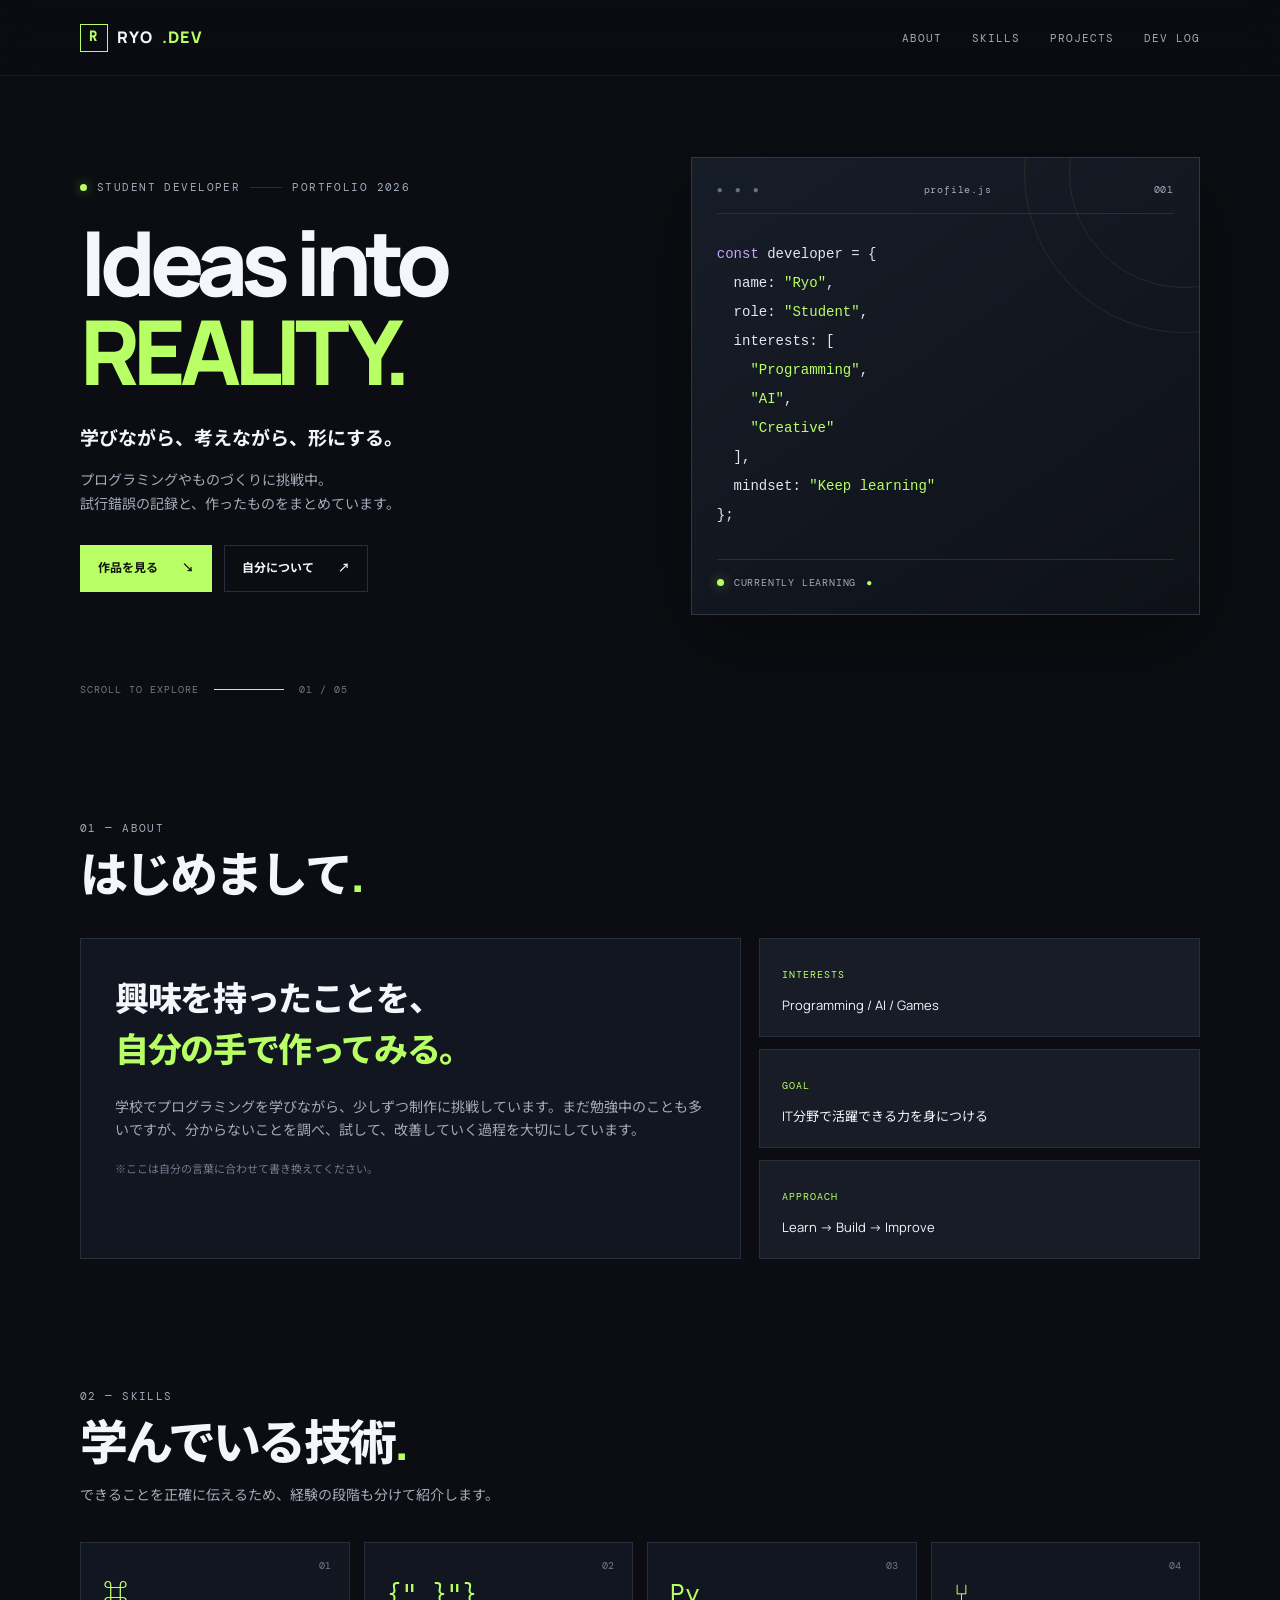
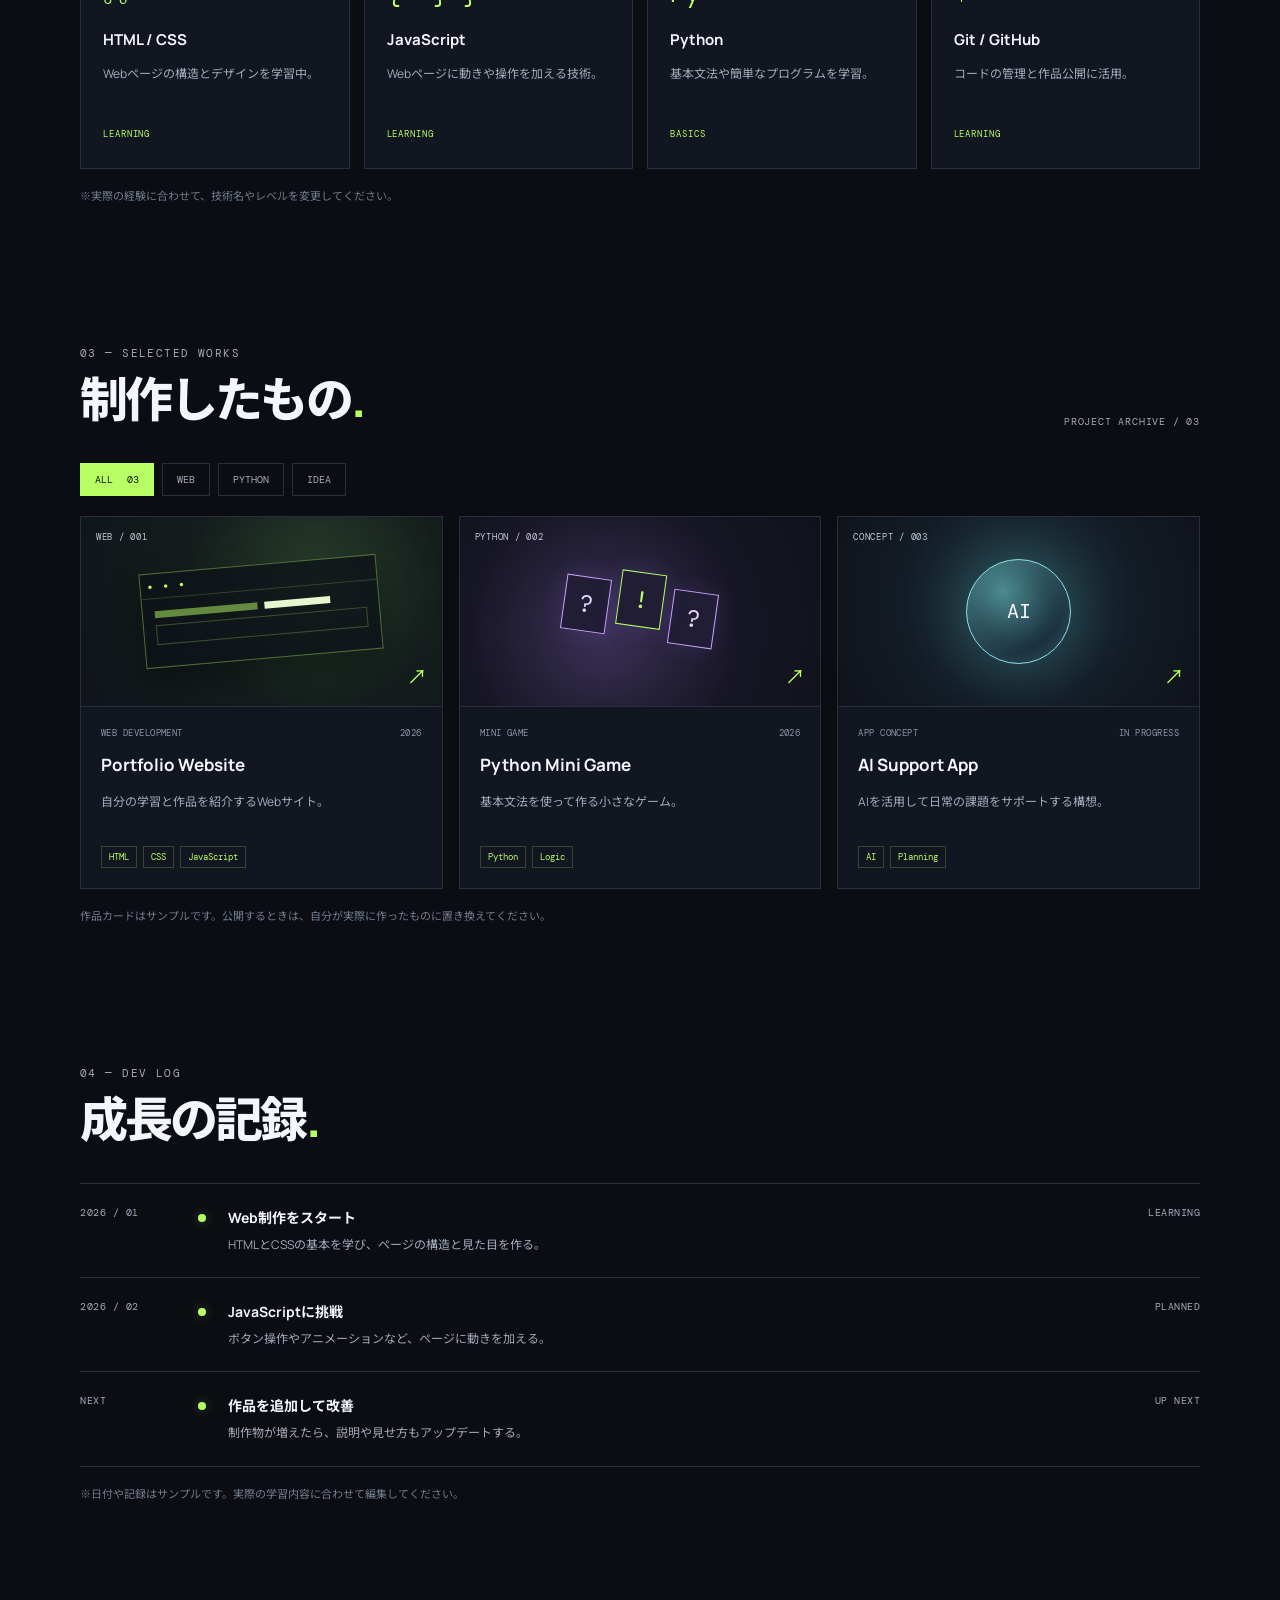
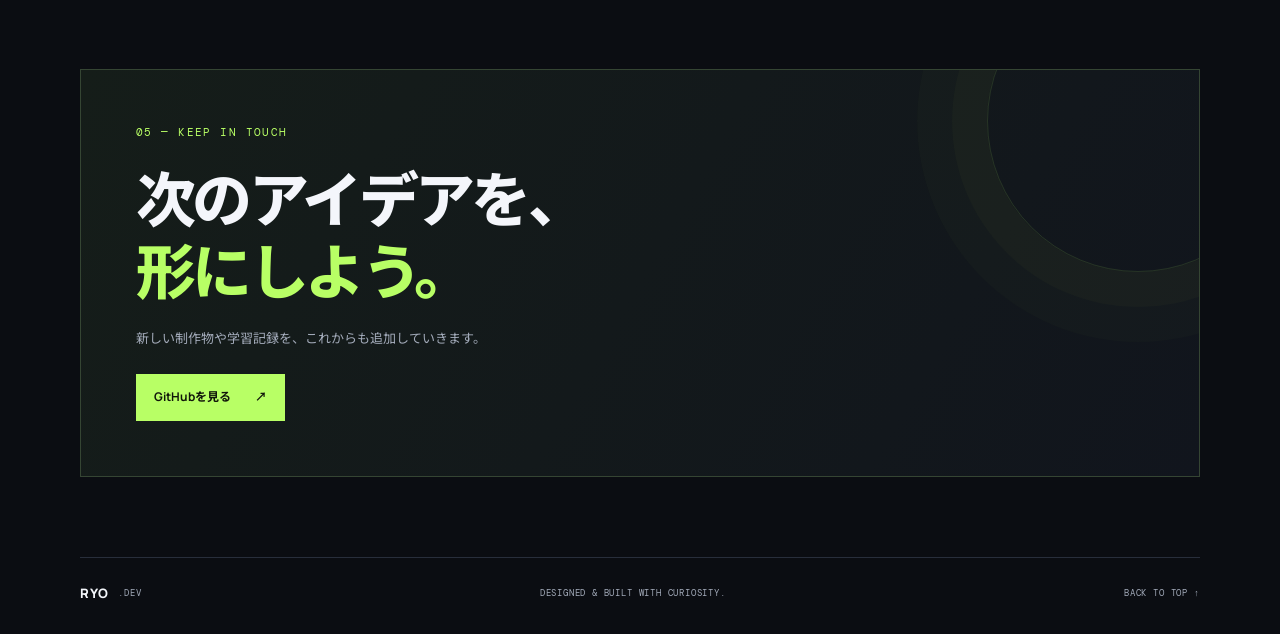
==== index.html @ f069fe7b "first commit" ====
<!DOCTYPE html>
<html lang="ja">
<head>
  <meta charset="UTF-8">
  <meta name="viewport" content="width=device-width, initial-scale=1.0">
  <meta name="description" content="Student Developer のポートフォリオ。学習記録と制作したプロジェクトを紹介します。">
  <title>RYO.DEV | Student Developer</title>
  <link rel="stylesheet" href="style.css">
  <script src="script.js" defer></script>
</head>
<body>
  <div class="scroll-progress" aria-hidden="true"></div>
  <header class="site-header">
    <a class="logo" href="#home" aria-label="RYO.DEV ホーム"><span class="logo-mark">R</span> RYO<span class="accent">.DEV</span></a>
    <button class="menu-toggle" aria-label="メニューを開く" aria-expanded="false">☰</button>
    <nav class="nav" aria-label="メインナビゲーション">
      <a href="#about">ABOUT</a>
      <a href="#skills">SKILLS</a>
      <a href="#projects">PROJECTS</a>
      <a href="#log">DEV LOG</a>
    </nav>
  </header>

  <main>
    <section class="hero section-wrap" id="home">
      <div class="hero-copy reveal">
        <p class="eyebrow"><span class="status-dot"></span> STUDENT DEVELOPER <span class="eyebrow-line"></span> PORTFOLIO 2026</p>
        <h1>Ideas into<br><span class="accent">REALITY.</span></h1>
        <p class="hero-lead">学びながら、考えながら、形にする。</p>
        <p class="hero-description">プログラミングやものづくりに挑戦中。<br>試行錯誤の記録と、作ったものをまとめています。</p>
        <div class="hero-actions">
          <a class="button button-primary" href="#projects">作品を見る <span>↘</span></a>
          <a class="button button-ghost" href="#about">自分について <span>↗</span></a>
        </div>
      </div>
      <div class="hero-visual reveal" aria-label="装飾的なコードパネル">
        <div class="visual-top"><span>● ● ●</span><span>profile.js</span><span>001</span></div>
        <pre><code><span class="code-purple">const</span> developer = {
  name: <span class="code-green">"Ryo"</span>,
  role: <span class="code-green">"Student"</span>,
  interests: [
    <span class="code-green">"Programming"</span>,
    <span class="code-green">"AI"</span>,
    <span class="code-green">"Creative"</span>
  ],
  mindset: <span class="code-green">"Keep learning"</span>
};</code></pre>
        <div class="visual-footer"><span class="status-dot"></span> CURRENTLY LEARNING <span class="accent">●</span></div>
        <div class="orbit orbit-one"></div><div class="orbit orbit-two"></div>
      </div>
      <div class="hero-bottom"><span>SCROLL TO EXPLORE</span><span class="scroll-line"></span><span>01 / 05</span></div>
    </section>

    <section class="section-wrap section-block" id="about">
      <div class="section-heading reveal"><p class="eyebrow">01 — ABOUT</p><h2>はじめまして<span class="accent">.</span></h2></div>
      <div class="about-grid">
        <div class="about-main panel reveal">
          <p class="big-copy">興味を持ったことを、<br><span class="accent">自分の手で作ってみる。</span></p>
          <p>学校でプログラミングを学びながら、少しずつ制作に挑戦しています。まだ勉強中のことも多いですが、分からないことを調べ、試して、改善していく過程を大切にしています。</p>
          <p class="small-note">※ここは自分の言葉に合わせて書き換えてください。</p>
        </div>
        <div class="about-side reveal">
          <div class="mini-panel"><span class="mini-label">INTERESTS</span><p>Programming / AI / Games</p></div>
          <div class="mini-panel"><span class="mini-label">GOAL</span><p>IT分野で活躍できる力を身につける</p></div>
          <div class="mini-panel"><span class="mini-label">APPROACH</span><p>Learn → Build → Improve</p></div>
        </div>
      </div>
    </section>

    <section class="section-wrap section-block" id="skills">
      <div class="section-heading reveal"><p class="eyebrow">02 — SKILLS</p><h2>学んでいる技術<span class="accent">.</span></h2><p class="section-intro">できることを正確に伝えるため、経験の段階も分けて紹介します。</p></div>
      <div class="skills-grid">
        <article class="skill-card panel reveal"><span class="skill-number">01</span><div class="skill-icon">⌘</div><h3>HTML / CSS</h3><p>Webページの構造とデザインを学習中。</p><span class="skill-level">LEARNING</span></article>
        <article class="skill-card panel reveal"><span class="skill-number">02</span><div class="skill-icon">{" }"}</div><h3>JavaScript</h3><p>Webページに動きや操作を加える技術。</p><span class="skill-level">LEARNING</span></article>
        <article class="skill-card panel reveal"><span class="skill-number">03</span><div class="skill-icon">Py</div><h3>Python</h3><p>基本文法や簡単なプログラムを学習。</p><span class="skill-level">BASICS</span></article>
        <article class="skill-card panel reveal"><span class="skill-number">04</span><div class="skill-icon">⑂</div><h3>Git / GitHub</h3><p>コードの管理と作品公開に活用。</p><span class="skill-level">LEARNING</span></article>
      </div>
      <p class="small-note reveal">※実際の経験に合わせて、技術名やレベルを変更してください。</p>
    </section>

    <section class="section-wrap section-block" id="projects">
      <div class="section-heading section-heading-row reveal"><div><p class="eyebrow">03 — SELECTED WORKS</p><h2>制作したもの<span class="accent">.</span></h2></div><span class="count-label">PROJECT ARCHIVE / <span id="project-count">03</span></span></div>
      <div class="filter-bar reveal" role="group" aria-label="作品カテゴリで絞り込む">
        <button class="filter-button active" data-filter="all">ALL <span>03</span></button>
        <button class="filter-button" data-filter="web">WEB</button>
        <button class="filter-button" data-filter="python">PYTHON</button>
        <button class="filter-button" data-filter="idea">IDEA</button>
      </div>
      <div class="projects-grid">
        <article class="project-card panel reveal" data-category="web">
          <a class="project-link" href="projects/project-template.html" aria-label="ポートフォリオサイトの詳細">
            <div class="project-art art-web"><span class="art-tag">WEB / 001</span><div class="browser-art"><div class="browser-bar">● ● ●</div><div class="browser-content"><span></span><span></span><i></i></div></div><span class="art-symbol">↗</span></div>
            <div class="project-info"><div class="project-meta"><span>WEB DEVELOPMENT</span><span>2026</span></div><h3>Portfolio Website</h3><p>自分の学習と作品を紹介するWebサイト。</p><div class="tag-list"><span>HTML</span><span>CSS</span><span>JavaScript</span></div></div>
          </a>
        </article>
        <article class="project-card panel reveal" data-category="python">
          <a class="project-link" href="projects/project-template.html" aria-label="Pythonのミニゲームの詳細">
            <div class="project-art art-python"><span class="art-tag">PYTHON / 002</span><div class="game-art"><span>?</span><span>!</span><span>?</span></div><span class="art-symbol">↗</span></div>
            <div class="project-info"><div class="project-meta"><span>MINI GAME</span><span>2026</span></div><h3>Python Mini Game</h3><p>基本文法を使って作る小さなゲーム。</p><div class="tag-list"><span>Python</span><span>Logic</span></div></div>
          </a>
        </article>
        <article class="project-card panel reveal" data-category="idea">
          <a class="project-link" href="projects/project-template.html" aria-label="AIアプリのアイデアの詳細">
            <div class="project-art art-ai"><span class="art-tag">CONCEPT / 003</span><div class="ai-orb"><span>AI</span></div><span class="art-symbol">↗</span></div>
            <div class="project-info"><div class="project-meta"><span>APP CONCEPT</span><span>IN PROGRESS</span></div><h3>AI Support App</h3><p>AIを活用して日常の課題をサポートする構想。</p><div class="tag-list"><span>AI</span><span>Planning</span></div></div>
          </a>
        </article>
      </div>
      <p class="small-note reveal">作品カードはサンプルです。公開するときは、自分が実際に作ったものに置き換えてください。</p>
    </section>

    <section class="section-wrap section-block" id="log">
      <div class="section-heading reveal"><p class="eyebrow">04 — DEV LOG</p><h2>成長の記録<span class="accent">.</span></h2></div>
      <div class="log-list">
        <article class="log-item reveal"><span class="log-date">2026 / 01</span><span class="log-dot"></span><div><h3>Web制作をスタート</h3><p>HTMLとCSSの基本を学び、ページの構造と見た目を作る。</p></div><span class="log-status">LEARNING</span></article>
        <article class="log-item reveal"><span class="log-date">2026 / 02</span><span class="log-dot"></span><div><h3>JavaScriptに挑戦</h3><p>ボタン操作やアニメーションなど、ページに動きを加える。</p></div><span class="log-status">PLANNED</span></article>
        <article class="log-item reveal"><span class="log-date">NEXT</span><span class="log-dot"></span><div><h3>作品を追加して改善</h3><p>制作物が増えたら、説明や見せ方もアップデートする。</p></div><span class="log-status">UP NEXT</span></article>
      </div>
      <p class="small-note reveal">※日付や記録はサンプルです。実際の学習内容に合わせて編集してください。</p>
    </section>

    <section class="contact section-wrap reveal" id="contact">
      <p class="eyebrow">05 — KEEP IN TOUCH</p>
      <h2>次のアイデアを、<br><span class="accent">形にしよう。</span></h2>
      <p>新しい制作物や学習記録を、これからも追加していきます。</p>
      <a class="button button-primary" href="https://github.com/" target="_blank" rel="noreferrer">GitHubを見る <span>↗</span></a>
    </section>
  </main>

  <footer class="site-footer"><a class="logo" href="#home">RYO<span class="accent">.DEV</span></a><span>DESIGNED & BUILT WITH CURIOSITY.</span><a href="#home">BACK TO TOP ↑</a></footer>
</body>
</html>
---- style.css ----
@import url('https://fonts.googleapis.com/css2?family=DM+Mono:wght@400;500&family=Manrope:wght@400;500;600;700;800&family=Noto+Sans+JP:wght@400;500;700&display=swap');

:root{--bg:#0b0d12;--panel:#121620;--panel2:#171c27;--line:#282e3b;--text:#f4f6fb;--muted:#a3abba;--accent:#b8ff65;--mono:'DM Mono',monospace;--sans:'Manrope','Noto Sans JP',sans-serif}
*{box-sizing:border-box}
html{scroll-behavior:smooth;scroll-padding-top:90px}
body{margin:0;background:var(--bg);color:var(--text);font-family:var(--sans);line-height:1.7}
body:before{content:"";position:fixed;inset:0;pointer-events:none;opacity:.13;z-index:-1;background-image:linear-gradient(rgba(255,255,255,.025) 1px,transparent 1px),linear-gradient(90deg,rgba(255,255,255,.025) 1px,transparent 1px);background-size:42px 42px}
a{color:inherit;text-decoration:none}
button{font:inherit}
.accent{color:var(--accent)}
.section-wrap{width:min(1120px,calc(100% - 48px));margin-inline:auto}
.site-header{height:76px;padding:0 max(24px,calc((100% - 1120px)/2));display:flex;align-items:center;justify-content:space-between;border-bottom:1px solid rgba(255,255,255,.07);background:rgba(11,13,18,.84);backdrop-filter:blur(16px);position:sticky;top:0;z-index:20}
.logo{font-size:16px;font-weight:800;letter-spacing:.08em;display:flex;align-items:center;gap:9px}
.logo-mark{display:grid;place-items:center;width:28px;height:28px;border:1px solid var(--accent);color:var(--accent);font-family:var(--mono);font-size:13px}
.nav{display:flex;gap:30px}.nav a,.site-footer span,.site-footer>a:last-child{font:11px var(--mono);letter-spacing:.09em;color:var(--muted);transition:color .2s}.nav a:hover,.site-footer a:hover{color:var(--accent)}
.menu-toggle{display:none;background:none;color:var(--text);border:1px solid var(--line);padding:6px 10px}
.hero{min-height:650px;position:relative;display:grid;grid-template-columns:1.05fr .95fr;align-items:center;gap:48px;padding-top:70px;padding-bottom:100px}
.eyebrow{font:11px var(--mono);letter-spacing:.13em;color:var(--muted);display:flex;align-items:center;gap:10px;margin:0 0 24px}
.status-dot{width:7px;height:7px;background:var(--accent);border-radius:50%;display:inline-block;box-shadow:0 0 12px #b8ff6580}
.eyebrow-line{height:1px;width:32px;background:var(--line)}
h1{font-size:clamp(54px,7vw,94px);line-height:.99;letter-spacing:-.075em;margin:0 0 26px;font-weight:800}
.hero-lead{font-size:19px;font-weight:700;margin:0 0 10px}
.hero-description,.section-intro{color:var(--muted);font-size:14px}
.hero-actions{display:flex;gap:12px;flex-wrap:wrap;margin-top:30px}
.button{display:inline-flex;align-items:center;gap:24px;padding:12px 17px;font-size:12px;font-weight:700;border:1px solid var(--line);transition:transform .2s,border-color .2s,background .2s}
.button:hover{transform:translateY(-3px)}.button-primary{background:var(--accent);color:#10150a;border-color:var(--accent)}.button-primary:hover{background:#c9ff8b}.button-ghost:hover{border-color:var(--accent)}
.hero-visual{position:relative;padding:25px;background:linear-gradient(145deg,#171d28,#0e1118);border:1px solid #303848;box-shadow:0 25px 80px #0005;overflow:hidden}
.visual-top,.visual-footer{display:flex;justify-content:space-between;align-items:center;color:var(--muted);font:10px var(--mono);letter-spacing:.08em}
.visual-top span:first-child{color:#667080;letter-spacing:3px}.visual-top{padding-bottom:17px;border-bottom:1px solid var(--line)}
pre{white-space:pre-wrap;margin:25px 0 30px;font:clamp(11px,1.3vw,14px)/2 var(--mono);color:#e1e7f1;position:relative;z-index:1}.code-purple{color:#c9a2ff}.code-green{color:var(--accent)}
.visual-footer{padding-top:16px;border-top:1px solid var(--line);justify-content:flex-start;gap:10px}
.orbit{position:absolute;border:1px solid #b8ff6518;border-radius:50%;width:230px;height:230px;right:-100px;top:-100px}.orbit-two{width:320px;height:320px;right:-145px;top:-145px}
.hero-bottom{position:absolute;bottom:30px;left:0;right:0;display:flex;align-items:center;gap:15px;color:#717989;font:10px var(--mono);letter-spacing:.1em}.scroll-line{width:70px;height:1px;background:var(--accent)}
.section-block{padding-top:95px;padding-bottom:35px}
.section-heading{margin-bottom:35px}.section-heading .eyebrow{margin-bottom:10px}.section-heading h2,.contact h2{font-size:clamp(32px,4vw,48px);letter-spacing:-.06em;line-height:1.2;margin:0;font-weight:800}.section-intro{margin-top:12px}.section-heading-row{display:flex;justify-content:space-between;align-items:end}
.count-label{font:10px var(--mono);color:var(--muted);letter-spacing:.08em}
.panel{background:var(--panel);border:1px solid var(--line)}
.about-grid{display:grid;grid-template-columns:1.2fr .8fr;gap:18px}.about-main{padding:34px}.big-copy{font-size:clamp(22px,3vw,34px);font-weight:800;line-height:1.5;margin:0 0 20px;letter-spacing:-.04em}.about-main>p:not(.big-copy):not(.small-note){font-size:14px;color:var(--muted);max-width:590px}.small-note{font-size:11px;color:#737c8d;margin-top:18px}
.about-side{display:grid;gap:12px}.mini-panel{padding:20px 22px;background:var(--panel2);border:1px solid var(--line)}.mini-label{font:10px var(--mono);color:var(--accent);letter-spacing:.1em}.mini-panel p{margin:8px 0 0;font-size:13px}
.skills-grid{display:grid;grid-template-columns:repeat(4,1fr);gap:14px}.skill-card{position:relative;padding:22px;min-height:215px;transition:transform .25s,border-color .25s}.skill-card:hover{transform:translateY(-6px);border-color:#7eae4e}.skill-number{font:10px var(--mono);color:#717989;position:absolute;right:18px;top:16px}.skill-icon{font:25px var(--mono);color:var(--accent);margin:12px 0 17px}.skill-card h3{font-size:15px;margin:0 0 8px}.skill-card p{font-size:12px;color:var(--muted);min-height:42px}.skill-level{font:9px var(--mono);letter-spacing:.1em;color:var(--accent)}
.filter-bar{display:flex;gap:8px;margin-bottom:20px;flex-wrap:wrap}.filter-button{border:1px solid var(--line);background:transparent;color:var(--muted);font:10px var(--mono);padding:9px 14px;cursor:pointer;transition:all .2s}.filter-button span{margin-left:8px}.filter-button.active,.filter-button:hover{background:var(--accent);color:#10150a;border-color:var(--accent)}
.projects-grid{display:grid;grid-template-columns:repeat(3,1fr);gap:16px}.project-card{overflow:hidden;transition:transform .25s,border-color .25s,box-shadow .25s}.project-card:hover{transform:translateY(-7px);border-color:#7eae4e;box-shadow:0 16px 40px #0004}.project-card[hidden]{display:none}.project-link{display:block;height:100%}.project-art{height:190px;position:relative;overflow:hidden;display:grid;place-items:center;border-bottom:1px solid var(--line)}.art-web{background:radial-gradient(circle at 65% 35%,#29402d,#141d1c 48%,#10141a)}.art-python{background:radial-gradient(circle at 40% 60%,#3b3157,#171625 55%,#10121a)}.art-ai{background:radial-gradient(circle at 50% 45%,#25434a,#131c26 55%,#10121a)}.art-tag{position:absolute;top:14px;left:15px;font:9px var(--mono);color:#c2c9d5;letter-spacing:.08em}.art-symbol{position:absolute;right:15px;bottom:12px;color:var(--accent);font-size:20px}.browser-art{width:66%;height:95px;border:1px solid #b8ff6560;background:#0d1218cc;transform:rotate(-5deg);box-shadow:0 15px 35px #0005}.browser-bar{font:8px var(--mono);letter-spacing:3px;color:var(--accent);padding:7px;border-bottom:1px solid #b8ff6530}.browser-content{padding:12px;display:grid;grid-template-columns:1fr 1fr;gap:7px}.browser-content span{height:7px;background:#b8ff6580}.browser-content span:nth-child(2){width:65%;background:#e6f7d0}.browser-content i{height:20px;grid-column:1/3;border:1px solid #b8ff6540}.game-art{display:flex;gap:9px;transform:rotate(8deg)}.game-art span{display:grid;place-items:center;width:45px;height:55px;border:1px solid #c9a2ff;background:#211d35;color:#e4d4ff;font:24px var(--mono);box-shadow:0 0 25px #a77aff20}.game-art span:nth-child(2){transform:translateY(-12px);color:var(--accent);border-color:var(--accent)}.ai-orb{width:105px;height:105px;border-radius:50%;display:grid;place-items:center;border:1px solid #91e5ee;background:radial-gradient(circle at 35% 30%,#4c8c91,#182c3b 65%);box-shadow:0 0 55px #5ed6e433,inset 0 0 25px #8ee8ef30;color:#fff;font:20px var(--mono);animation:float 4s ease-in-out infinite}
.project-info{padding:20px}.project-meta{display:flex;justify-content:space-between;gap:8px;font:9px var(--mono);letter-spacing:.05em;color:#8b94a4}.project-info h3{font-size:17px;margin:12px 0 7px}.project-info p{font-size:12px;color:var(--muted);min-height:42px}.tag-list{display:flex;gap:6px;flex-wrap:wrap}.tag-list span{font:9px var(--mono);color:var(--accent);border:1px solid #b8ff6535;padding:4px 7px}
.log-list{border-top:1px solid var(--line)}.log-item{display:grid;grid-template-columns:100px 12px 1fr auto;gap:18px;align-items:start;padding:22px 0;border-bottom:1px solid var(--line)}.log-date,.log-status{font:10px var(--mono);color:var(--muted);letter-spacing:.05em}.log-dot{width:8px;height:8px;background:var(--accent);border-radius:50%;margin-top:8px;box-shadow:0 0 12px #b8ff6550}.log-item h3{font-size:14px;margin:0 0 5px}.log-item p{font-size:12px;color:var(--muted);margin:0}
.contact{margin-top:120px;margin-bottom:80px;padding:55px;background:linear-gradient(120deg,#151d19,#11151d);border:1px solid #354533;position:relative;overflow:hidden}.contact:after{content:"";position:absolute;width:300px;height:300px;border:1px solid #b8ff6520;border-radius:50%;right:-90px;top:-100px;box-shadow:0 0 0 35px #b8ff6506,0 0 0 70px #b8ff6504;pointer-events:none}.contact .eyebrow{color:var(--accent)}.contact h2{font-size:clamp(36px,5vw,60px)}.contact>p:not(.eyebrow){font-size:13px;color:var(--muted);margin:20px 0 25px}.contact .button{position:relative;z-index:1}
.site-footer{width:min(1120px,calc(100% - 48px));margin:auto;padding:24px 0 30px;border-top:1px solid var(--line);display:flex;align-items:center;justify-content:space-between;gap:15px}.site-footer .logo{font-size:13px}.site-footer span,.site-footer>a:last-child{font-size:9px}
.scroll-progress{position:fixed;top:0;left:0;width:0;height:2px;background:var(--accent);z-index:40}
.reveal{opacity:0;transform:translateY(18px);transition:opacity .65s ease,transform .65s ease}.reveal.visible{opacity:1;transform:translateY(0)}
@keyframes float{0%,100%{transform:translateY(0)}50%{transform:translateY(-9px)}}
@media(prefers-reduced-motion:reduce){*,*::before,*::after{scroll-behavior:auto!important;animation:none!important;transition:none!important}.reveal{opacity:1;transform:none}}
@media(max-width:800px){.hero{grid-template-columns:1fr;gap:35px;padding-top:75px;min-height:auto}.hero-visual{max-width:600px}.hero-bottom{bottom:25px}.hero{padding-bottom:100px}.skills-grid{grid-template-columns:repeat(2,1fr)}.projects-grid{grid-template-columns:repeat(2,1fr)}.projects-grid .project-card:last-child{grid-column:1/-1}.projects-grid .project-card:last-child .project-art{height:160px}.section-block{padding-top:70px}.about-grid{grid-template-columns:1fr}.about-side{grid-template-columns:repeat(3,1fr)}.mini-panel{padding:16px}.mini-panel p{font-size:11px}}
@media(max-width:560px){.section-wrap,.site-footer{width:calc(100% - 32px)}.site-header{height:66px;padding:0 16px}.menu-toggle{display:block}.nav{display:none;position:absolute;top:65px;left:0;right:0;padding:18px 16px;background:#10131b;border-bottom:1px solid var(--line);flex-direction:column;gap:18px}.nav.open{display:flex}.hero{padding-top:65px}.eyebrow{font-size:9px;letter-spacing:.07em;gap:7px}.eyebrow-line{width:18px}h1{font-size:clamp(53px,16vw,76px)}.hero-lead{font-size:17px}.hero-visual{padding:18px}.about-main{padding:24px}.about-side{grid-template-columns:1fr}.skills-grid{gap:9px}.skill-card{padding:16px;min-height:200px}.projects-grid{grid-template-columns:1fr}.projects-grid .project-card:last-child{grid-column:auto}.project-art,.projects-grid .project-card:last-child .project-art{height:180px}.section-heading-row{align-items:start;gap:12px;flex-direction:column}.log-item{grid-template-columns:65px 8px 1fr;gap:10px}.log-status{grid-column:3}.contact{margin-top:75px;margin-bottom:55px;padding:30px 22px}.site-footer{flex-wrap:wrap}.site-footer span{order:3;width:100%}}
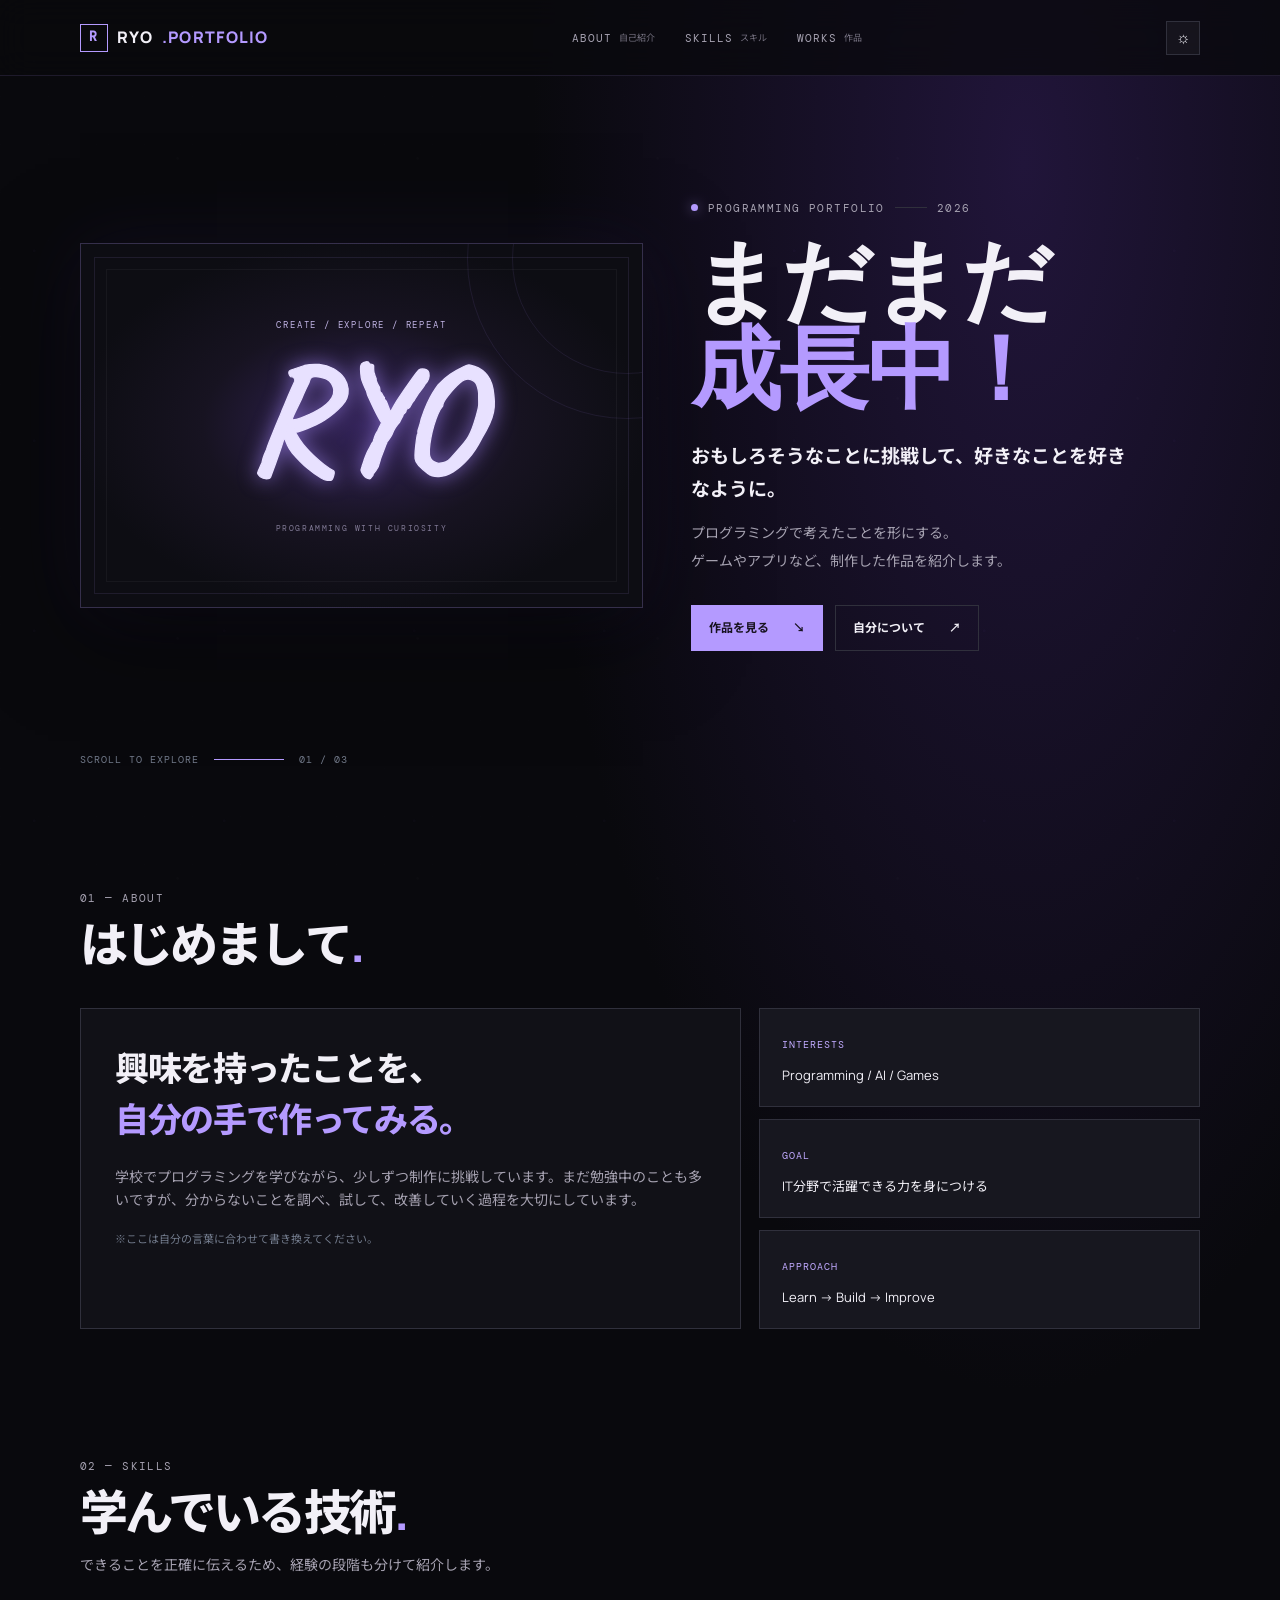
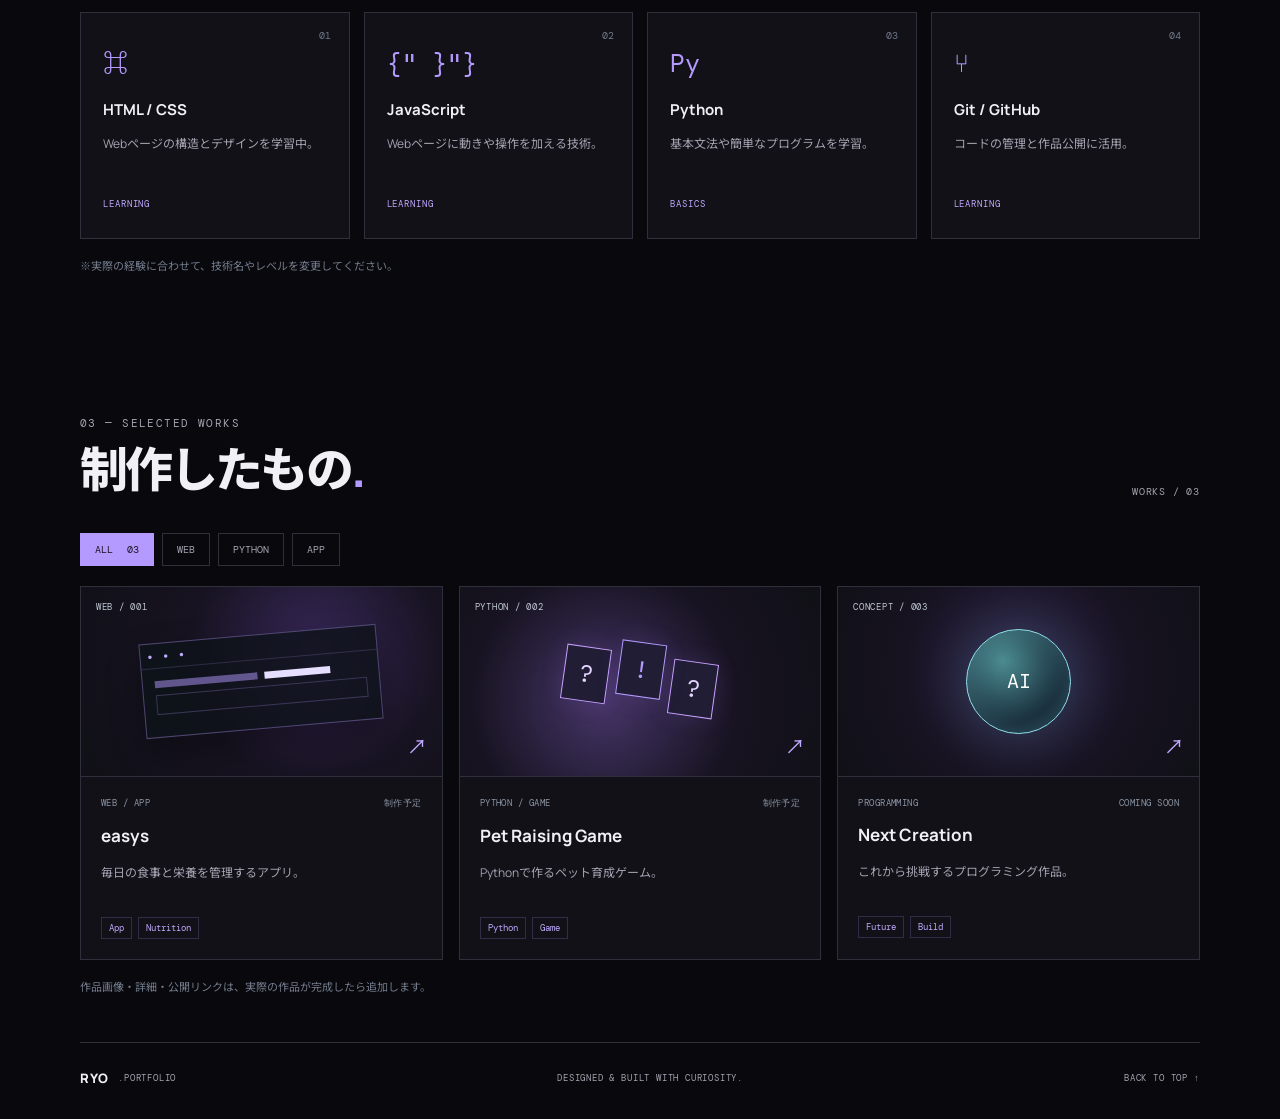
==== commit b7211cfd: "ポートフォリオのデザイン更新とテーマ切替追加 Co-authored-by: Copilot <223556219+Copilot@users.noreply.github.com>" ====
--- a/index.html
+++ b/index.html
@@ -3,52 +3,46 @@
 <head>
   <meta charset="UTF-8">
   <meta name="viewport" content="width=device-width, initial-scale=1.0">
-  <meta name="description" content="Student Developer のポートフォリオ。学習記録と制作したプロジェクトを紹介します。">
-  <title>RYO.DEV | Student Developer</title>
+  <meta name="description" content="RYO PORTFOLIO — プログラミング作品と、好きなことに挑戦する記録を紹介します。">
+  <meta name="theme-color" content="#09090d">
+  <title>RYO PORTFOLIO | Programming Works</title>
   <link rel="stylesheet" href="style.css">
   <script src="script.js" defer></script>
 </head>
 <body>
   <div class="scroll-progress" aria-hidden="true"></div>
   <header class="site-header">
-    <a class="logo" href="#home" aria-label="RYO.DEV ホーム"><span class="logo-mark">R</span> RYO<span class="accent">.DEV</span></a>
+    <a class="logo" href="#home" aria-label="RYO PORTFOLIO ホーム"><span class="logo-mark">R</span> RYO<span class="accent">.PORTFOLIO</span></a>
     <button class="menu-toggle" aria-label="メニューを開く" aria-expanded="false">☰</button>
     <nav class="nav" aria-label="メインナビゲーション">
-      <a href="#about">ABOUT</a>
-      <a href="#skills">SKILLS</a>
-      <a href="#projects">PROJECTS</a>
-      <a href="#log">DEV LOG</a>
+      <a href="#about">ABOUT <small>自己紹介</small></a>
+      <a href="#skills">SKILLS <small>スキル</small></a>
+      <a href="#projects">WORKS <small>作品</small></a>
     </nav>
+    <button class="theme-toggle" type="button" aria-label="ライトテーマに切り替える" aria-pressed="false">☼</button>
   </header>
 
   <main>
     <section class="hero section-wrap" id="home">
       <div class="hero-copy reveal">
-        <p class="eyebrow"><span class="status-dot"></span> STUDENT DEVELOPER <span class="eyebrow-line"></span> PORTFOLIO 2026</p>
-        <h1>Ideas into<br><span class="accent">REALITY.</span></h1>
-        <p class="hero-lead">学びながら、考えながら、形にする。</p>
-        <p class="hero-description">プログラミングやものづくりに挑戦中。<br>試行錯誤の記録と、作ったものをまとめています。</p>
+        <p class="eyebrow"><span class="status-dot"></span> PROGRAMMING PORTFOLIO <span class="eyebrow-line"></span> 2026</p>
+        <h1>まだまだ<br><span class="accent">成長中！</span></h1>
+        <p class="hero-lead">おもしろそうなことに挑戦して、好きなことを好きなように。</p>
+        <p class="hero-description">プログラミングで考えたことを形にする。<br>ゲームやアプリなど、制作した作品を紹介します。</p>
         <div class="hero-actions">
           <a class="button button-primary" href="#projects">作品を見る <span>↘</span></a>
           <a class="button button-ghost" href="#about">自分について <span>↗</span></a>
         </div>
       </div>
-      <div class="hero-visual reveal" aria-label="装飾的なコードパネル">
-        <div class="visual-top"><span>● ● ●</span><span>profile.js</span><span>001</span></div>
-        <pre><code><span class="code-purple">const</span> developer = {
-  name: <span class="code-green">"Ryo"</span>,
-  role: <span class="code-green">"Student"</span>,
-  interests: [
-    <span class="code-green">"Programming"</span>,
-    <span class="code-green">"AI"</span>,
-    <span class="code-green">"Creative"</span>
-  ],
-  mindset: <span class="code-green">"Keep learning"</span>
-};</code></pre>
-        <div class="visual-footer"><span class="status-dot"></span> CURRENTLY LEARNING <span class="accent">●</span></div>
+      <div class="hero-visual reveal" role="img" aria-label="手書き風のRYOロゴ">
+        <span class="logo-caption">CREATE / EXPLORE / REPEAT</span>
+        <svg class="hero-logo" viewBox="0 0 620 250" aria-hidden="true">
+          <text x="50%" y="68%" text-anchor="middle">RYO</text>
+        </svg>
+        <span class="logo-subtitle">PROGRAMMING WITH CURIOSITY</span>
         <div class="orbit orbit-one"></div><div class="orbit orbit-two"></div>
       </div>
-      <div class="hero-bottom"><span>SCROLL TO EXPLORE</span><span class="scroll-line"></span><span>01 / 05</span></div>
+      <div class="hero-bottom"><span>SCROLL TO EXPLORE</span><span class="scroll-line"></span><span>01 / 03</span></div>
     </section>
 
     <section class="section-wrap section-block" id="about">
@@ -79,54 +73,38 @@
     </section>
 
     <section class="section-wrap section-block" id="projects">
-      <div class="section-heading section-heading-row reveal"><div><p class="eyebrow">03 — SELECTED WORKS</p><h2>制作したもの<span class="accent">.</span></h2></div><span class="count-label">PROJECT ARCHIVE / <span id="project-count">03</span></span></div>
+      <div class="section-heading section-heading-row reveal"><div><p class="eyebrow">03 — SELECTED WORKS</p><h2>制作したもの<span class="accent">.</span></h2></div><span class="count-label">WORKS / <span id="project-count">03</span></span></div>
       <div class="filter-bar reveal" role="group" aria-label="作品カテゴリで絞り込む">
         <button class="filter-button active" data-filter="all">ALL <span>03</span></button>
         <button class="filter-button" data-filter="web">WEB</button>
         <button class="filter-button" data-filter="python">PYTHON</button>
-        <button class="filter-button" data-filter="idea">IDEA</button>
+        <button class="filter-button" data-filter="app">APP</button>
       </div>
       <div class="projects-grid">
-        <article class="project-card panel reveal" data-category="web">
+        <article class="project-card panel reveal" data-category="app">
           <a class="project-link" href="projects/project-template.html" aria-label="ポートフォリオサイトの詳細">
             <div class="project-art art-web"><span class="art-tag">WEB / 001</span><div class="browser-art"><div class="browser-bar">● ● ●</div><div class="browser-content"><span></span><span></span><i></i></div></div><span class="art-symbol">↗</span></div>
-            <div class="project-info"><div class="project-meta"><span>WEB DEVELOPMENT</span><span>2026</span></div><h3>Portfolio Website</h3><p>自分の学習と作品を紹介するWebサイト。</p><div class="tag-list"><span>HTML</span><span>CSS</span><span>JavaScript</span></div></div>
+            <div class="project-info"><div class="project-meta"><span>WEB / APP</span><span>制作予定</span></div><h3>easys</h3><p>毎日の食事と栄養を管理するアプリ。</p><div class="tag-list"><span>App</span><span>Nutrition</span></div></div>
           </a>
         </article>
         <article class="project-card panel reveal" data-category="python">
           <a class="project-link" href="projects/project-template.html" aria-label="Pythonのミニゲームの詳細">
             <div class="project-art art-python"><span class="art-tag">PYTHON / 002</span><div class="game-art"><span>?</span><span>!</span><span>?</span></div><span class="art-symbol">↗</span></div>
-            <div class="project-info"><div class="project-meta"><span>MINI GAME</span><span>2026</span></div><h3>Python Mini Game</h3><p>基本文法を使って作る小さなゲーム。</p><div class="tag-list"><span>Python</span><span>Logic</span></div></div>
+            <div class="project-info"><div class="project-meta"><span>PYTHON / GAME</span><span>制作予定</span></div><h3>Pet Raising Game</h3><p>Pythonで作るペット育成ゲーム。</p><div class="tag-list"><span>Python</span><span>Game</span></div></div>
           </a>
         </article>
-        <article class="project-card panel reveal" data-category="idea">
+        <article class="project-card panel reveal" data-category="all">
           <a class="project-link" href="projects/project-template.html" aria-label="AIアプリのアイデアの詳細">
             <div class="project-art art-ai"><span class="art-tag">CONCEPT / 003</span><div class="ai-orb"><span>AI</span></div><span class="art-symbol">↗</span></div>
-            <div class="project-info"><div class="project-meta"><span>APP CONCEPT</span><span>IN PROGRESS</span></div><h3>AI Support App</h3><p>AIを活用して日常の課題をサポートする構想。</p><div class="tag-list"><span>AI</span><span>Planning</span></div></div>
+            <div class="project-info"><div class="project-meta"><span>PROGRAMMING</span><span>COMING SOON</span></div><h3>Next Creation</h3><p>これから挑戦するプログラミング作品。</p><div class="tag-list"><span>Future</span><span>Build</span></div></div>
           </a>
         </article>
       </div>
-      <p class="small-note reveal">作品カードはサンプルです。公開するときは、自分が実際に作ったものに置き換えてください。</p>
+      <p class="small-note reveal">作品画像・詳細・公開リンクは、実際の作品が完成したら追加します。</p>
     </section>
 
-    <section class="section-wrap section-block" id="log">
-      <div class="section-heading reveal"><p class="eyebrow">04 — DEV LOG</p><h2>成長の記録<span class="accent">.</span></h2></div>
-      <div class="log-list">
-        <article class="log-item reveal"><span class="log-date">2026 / 01</span><span class="log-dot"></span><div><h3>Web制作をスタート</h3><p>HTMLとCSSの基本を学び、ページの構造と見た目を作る。</p></div><span class="log-status">LEARNING</span></article>
-        <article class="log-item reveal"><span class="log-date">2026 / 02</span><span class="log-dot"></span><div><h3>JavaScriptに挑戦</h3><p>ボタン操作やアニメーションなど、ページに動きを加える。</p></div><span class="log-status">PLANNED</span></article>
-        <article class="log-item reveal"><span class="log-date">NEXT</span><span class="log-dot"></span><div><h3>作品を追加して改善</h3><p>制作物が増えたら、説明や見せ方もアップデートする。</p></div><span class="log-status">UP NEXT</span></article>
-      </div>
-      <p class="small-note reveal">※日付や記録はサンプルです。実際の学習内容に合わせて編集してください。</p>
-    </section>
-
-    <section class="contact section-wrap reveal" id="contact">
-      <p class="eyebrow">05 — KEEP IN TOUCH</p>
-      <h2>次のアイデアを、<br><span class="accent">形にしよう。</span></h2>
-      <p>新しい制作物や学習記録を、これからも追加していきます。</p>
-      <a class="button button-primary" href="https://github.com/" target="_blank" rel="noreferrer">GitHubを見る <span>↗</span></a>
-    </section>
   </main>
 
-  <footer class="site-footer"><a class="logo" href="#home">RYO<span class="accent">.DEV</span></a><span>DESIGNED & BUILT WITH CURIOSITY.</span><a href="#home">BACK TO TOP ↑</a></footer>
+  <footer class="site-footer"><a class="logo" href="#home">RYO<span class="accent">.PORTFOLIO</span></a><span>DESIGNED & BUILT WITH CURIOSITY.</span><a href="#home">BACK TO TOP ↑</a></footer>
 </body>
 </html>
--- a/style.css
+++ b/style.css
@@ -1,6 +1,6 @@
-@import url('https://fonts.googleapis.com/css2?family=DM+Mono:wght@400;500&family=Manrope:wght@400;500;600;700;800&family=Noto+Sans+JP:wght@400;500;700&display=swap');
+@import url('https://fonts.googleapis.com/css2?family=Caveat:wght@500;600;700&family=DM+Mono:wght@400;500&family=Manrope:wght@400;500;600;700;800&family=Noto+Sans+JP:wght@400;500;700&display=swap');
 
-:root{--bg:#0b0d12;--panel:#121620;--panel2:#171c27;--line:#282e3b;--text:#f4f6fb;--muted:#a3abba;--accent:#b8ff65;--mono:'DM Mono',monospace;--sans:'Manrope','Noto Sans JP',sans-serif}
+:root{--bg:#09090d;--panel:#111117;--panel2:#17171f;--line:#30303c;--text:#f2f0f7;--muted:#a6a2b1;--accent:#b49aff;--mono:'DM Mono',monospace;--sans:'Manrope','Noto Sans JP',sans-serif;--hand:'Caveat',cursive}
 *{box-sizing:border-box}
 html{scroll-behavior:smooth;scroll-padding-top:90px}
 body{margin:0;background:var(--bg);color:var(--text);font-family:var(--sans);line-height:1.7}
@@ -16,20 +16,20 @@
 .menu-toggle{display:none;background:none;color:var(--text);border:1px solid var(--line);padding:6px 10px}
 .hero{min-height:650px;position:relative;display:grid;grid-template-columns:1.05fr .95fr;align-items:center;gap:48px;padding-top:70px;padding-bottom:100px}
 .eyebrow{font:11px var(--mono);letter-spacing:.13em;color:var(--muted);display:flex;align-items:center;gap:10px;margin:0 0 24px}
-.status-dot{width:7px;height:7px;background:var(--accent);border-radius:50%;display:inline-block;box-shadow:0 0 12px #b8ff6580}
+.status-dot{width:7px;height:7px;background:var(--accent);border-radius:50%;display:inline-block;box-shadow:0 0 12px #a88bff80}
 .eyebrow-line{height:1px;width:32px;background:var(--line)}
 h1{font-size:clamp(54px,7vw,94px);line-height:.99;letter-spacing:-.075em;margin:0 0 26px;font-weight:800}
 .hero-lead{font-size:19px;font-weight:700;margin:0 0 10px}
 .hero-description,.section-intro{color:var(--muted);font-size:14px}
 .hero-actions{display:flex;gap:12px;flex-wrap:wrap;margin-top:30px}
 .button{display:inline-flex;align-items:center;gap:24px;padding:12px 17px;font-size:12px;font-weight:700;border:1px solid var(--line);transition:transform .2s,border-color .2s,background .2s}
-.button:hover{transform:translateY(-3px)}.button-primary{background:var(--accent);color:#10150a;border-color:var(--accent)}.button-primary:hover{background:#c9ff8b}.button-ghost:hover{border-color:var(--accent)}
+.button:hover{transform:translateY(-3px)}.button-primary{background:var(--accent);color:#15121d;border-color:var(--accent)}.button-primary:hover{background:#c8b8ff}.button-ghost:hover{border-color:var(--accent)}
 .hero-visual{position:relative;padding:25px;background:linear-gradient(145deg,#171d28,#0e1118);border:1px solid #303848;box-shadow:0 25px 80px #0005;overflow:hidden}
 .visual-top,.visual-footer{display:flex;justify-content:space-between;align-items:center;color:var(--muted);font:10px var(--mono);letter-spacing:.08em}
 .visual-top span:first-child{color:#667080;letter-spacing:3px}.visual-top{padding-bottom:17px;border-bottom:1px solid var(--line)}
 pre{white-space:pre-wrap;margin:25px 0 30px;font:clamp(11px,1.3vw,14px)/2 var(--mono);color:#e1e7f1;position:relative;z-index:1}.code-purple{color:#c9a2ff}.code-green{color:var(--accent)}
 .visual-footer{padding-top:16px;border-top:1px solid var(--line);justify-content:flex-start;gap:10px}
-.orbit{position:absolute;border:1px solid #b8ff6518;border-radius:50%;width:230px;height:230px;right:-100px;top:-100px}.orbit-two{width:320px;height:320px;right:-145px;top:-145px}
+.orbit{position:absolute;border:1px solid #a88bff18;border-radius:50%;width:230px;height:230px;right:-100px;top:-100px}.orbit-two{width:320px;height:320px;right:-145px;top:-145px}
 .hero-bottom{position:absolute;bottom:30px;left:0;right:0;display:flex;align-items:center;gap:15px;color:#717989;font:10px var(--mono);letter-spacing:.1em}.scroll-line{width:70px;height:1px;background:var(--accent)}
 .section-block{padding-top:95px;padding-bottom:35px}
 .section-heading{margin-bottom:35px}.section-heading .eyebrow{margin-bottom:10px}.section-heading h2,.contact h2{font-size:clamp(32px,4vw,48px);letter-spacing:-.06em;line-height:1.2;margin:0;font-weight:800}.section-intro{margin-top:12px}.section-heading-row{display:flex;justify-content:space-between;align-items:end}
@@ -37,12 +37,12 @@
 .panel{background:var(--panel);border:1px solid var(--line)}
 .about-grid{display:grid;grid-template-columns:1.2fr .8fr;gap:18px}.about-main{padding:34px}.big-copy{font-size:clamp(22px,3vw,34px);font-weight:800;line-height:1.5;margin:0 0 20px;letter-spacing:-.04em}.about-main>p:not(.big-copy):not(.small-note){font-size:14px;color:var(--muted);max-width:590px}.small-note{font-size:11px;color:#737c8d;margin-top:18px}
 .about-side{display:grid;gap:12px}.mini-panel{padding:20px 22px;background:var(--panel2);border:1px solid var(--line)}.mini-label{font:10px var(--mono);color:var(--accent);letter-spacing:.1em}.mini-panel p{margin:8px 0 0;font-size:13px}
-.skills-grid{display:grid;grid-template-columns:repeat(4,1fr);gap:14px}.skill-card{position:relative;padding:22px;min-height:215px;transition:transform .25s,border-color .25s}.skill-card:hover{transform:translateY(-6px);border-color:#7eae4e}.skill-number{font:10px var(--mono);color:#717989;position:absolute;right:18px;top:16px}.skill-icon{font:25px var(--mono);color:var(--accent);margin:12px 0 17px}.skill-card h3{font-size:15px;margin:0 0 8px}.skill-card p{font-size:12px;color:var(--muted);min-height:42px}.skill-level{font:9px var(--mono);letter-spacing:.1em;color:var(--accent)}
-.filter-bar{display:flex;gap:8px;margin-bottom:20px;flex-wrap:wrap}.filter-button{border:1px solid var(--line);background:transparent;color:var(--muted);font:10px var(--mono);padding:9px 14px;cursor:pointer;transition:all .2s}.filter-button span{margin-left:8px}.filter-button.active,.filter-button:hover{background:var(--accent);color:#10150a;border-color:var(--accent)}
-.projects-grid{display:grid;grid-template-columns:repeat(3,1fr);gap:16px}.project-card{overflow:hidden;transition:transform .25s,border-color .25s,box-shadow .25s}.project-card:hover{transform:translateY(-7px);border-color:#7eae4e;box-shadow:0 16px 40px #0004}.project-card[hidden]{display:none}.project-link{display:block;height:100%}.project-art{height:190px;position:relative;overflow:hidden;display:grid;place-items:center;border-bottom:1px solid var(--line)}.art-web{background:radial-gradient(circle at 65% 35%,#29402d,#141d1c 48%,#10141a)}.art-python{background:radial-gradient(circle at 40% 60%,#3b3157,#171625 55%,#10121a)}.art-ai{background:radial-gradient(circle at 50% 45%,#25434a,#131c26 55%,#10121a)}.art-tag{position:absolute;top:14px;left:15px;font:9px var(--mono);color:#c2c9d5;letter-spacing:.08em}.art-symbol{position:absolute;right:15px;bottom:12px;color:var(--accent);font-size:20px}.browser-art{width:66%;height:95px;border:1px solid #b8ff6560;background:#0d1218cc;transform:rotate(-5deg);box-shadow:0 15px 35px #0005}.browser-bar{font:8px var(--mono);letter-spacing:3px;color:var(--accent);padding:7px;border-bottom:1px solid #b8ff6530}.browser-content{padding:12px;display:grid;grid-template-columns:1fr 1fr;gap:7px}.browser-content span{height:7px;background:#b8ff6580}.browser-content span:nth-child(2){width:65%;background:#e6f7d0}.browser-content i{height:20px;grid-column:1/3;border:1px solid #b8ff6540}.game-art{display:flex;gap:9px;transform:rotate(8deg)}.game-art span{display:grid;place-items:center;width:45px;height:55px;border:1px solid #c9a2ff;background:#211d35;color:#e4d4ff;font:24px var(--mono);box-shadow:0 0 25px #a77aff20}.game-art span:nth-child(2){transform:translateY(-12px);color:var(--accent);border-color:var(--accent)}.ai-orb{width:105px;height:105px;border-radius:50%;display:grid;place-items:center;border:1px solid #91e5ee;background:radial-gradient(circle at 35% 30%,#4c8c91,#182c3b 65%);box-shadow:0 0 55px #5ed6e433,inset 0 0 25px #8ee8ef30;color:#fff;font:20px var(--mono);animation:float 4s ease-in-out infinite}
-.project-info{padding:20px}.project-meta{display:flex;justify-content:space-between;gap:8px;font:9px var(--mono);letter-spacing:.05em;color:#8b94a4}.project-info h3{font-size:17px;margin:12px 0 7px}.project-info p{font-size:12px;color:var(--muted);min-height:42px}.tag-list{display:flex;gap:6px;flex-wrap:wrap}.tag-list span{font:9px var(--mono);color:var(--accent);border:1px solid #b8ff6535;padding:4px 7px}
-.log-list{border-top:1px solid var(--line)}.log-item{display:grid;grid-template-columns:100px 12px 1fr auto;gap:18px;align-items:start;padding:22px 0;border-bottom:1px solid var(--line)}.log-date,.log-status{font:10px var(--mono);color:var(--muted);letter-spacing:.05em}.log-dot{width:8px;height:8px;background:var(--accent);border-radius:50%;margin-top:8px;box-shadow:0 0 12px #b8ff6550}.log-item h3{font-size:14px;margin:0 0 5px}.log-item p{font-size:12px;color:var(--muted);margin:0}
-.contact{margin-top:120px;margin-bottom:80px;padding:55px;background:linear-gradient(120deg,#151d19,#11151d);border:1px solid #354533;position:relative;overflow:hidden}.contact:after{content:"";position:absolute;width:300px;height:300px;border:1px solid #b8ff6520;border-radius:50%;right:-90px;top:-100px;box-shadow:0 0 0 35px #b8ff6506,0 0 0 70px #b8ff6504;pointer-events:none}.contact .eyebrow{color:var(--accent)}.contact h2{font-size:clamp(36px,5vw,60px)}.contact>p:not(.eyebrow){font-size:13px;color:var(--muted);margin:20px 0 25px}.contact .button{position:relative;z-index:1}
+.skills-grid{display:grid;grid-template-columns:repeat(4,1fr);gap:14px}.skill-card{position:relative;padding:22px;min-height:215px;transition:transform .25s,border-color .25s}.skill-card:hover{transform:translateY(-6px);border-color:#8265d8}.skill-number{font:10px var(--mono);color:#717989;position:absolute;right:18px;top:16px}.skill-icon{font:25px var(--mono);color:var(--accent);margin:12px 0 17px}.skill-card h3{font-size:15px;margin:0 0 8px}.skill-card p{font-size:12px;color:var(--muted);min-height:42px}.skill-level{font:9px var(--mono);letter-spacing:.1em;color:var(--accent)}
+.filter-bar{display:flex;gap:8px;margin-bottom:20px;flex-wrap:wrap}.filter-button{border:1px solid var(--line);background:transparent;color:var(--muted);font:10px var(--mono);padding:9px 14px;cursor:pointer;transition:all .2s}.filter-button span{margin-left:8px}.filter-button.active,.filter-button:hover{background:var(--accent);color:#15121d;border-color:var(--accent)}
+.projects-grid{display:grid;grid-template-columns:repeat(3,1fr);gap:16px}.project-card{overflow:hidden;transition:transform .25s,border-color .25s,box-shadow .25s}.project-card:hover{transform:translateY(-7px);border-color:#8265d8;box-shadow:0 16px 40px #0004}.project-card[hidden]{display:none}.project-link{display:block;height:100%}.project-art{height:190px;position:relative;overflow:hidden;display:grid;place-items:center;border-bottom:1px solid var(--line)}.art-web{background:radial-gradient(circle at 65% 35%,#29402d,#141d1c 48%,#10141a)}.art-python{background:radial-gradient(circle at 40% 60%,#3b3157,#171625 55%,#10121a)}.art-ai{background:radial-gradient(circle at 50% 45%,#25434a,#131c26 55%,#10121a)}.art-tag{position:absolute;top:14px;left:15px;font:9px var(--mono);color:#c2c9d5;letter-spacing:.08em}.art-symbol{position:absolute;right:15px;bottom:12px;color:var(--accent);font-size:20px}.browser-art{width:66%;height:95px;border:1px solid #a88bff60;background:#0d1218cc;transform:rotate(-5deg);box-shadow:0 15px 35px #0005}.browser-bar{font:8px var(--mono);letter-spacing:3px;color:var(--accent);padding:7px;border-bottom:1px solid #a88bff30}.browser-content{padding:12px;display:grid;grid-template-columns:1fr 1fr;gap:7px}.browser-content span{height:7px;background:#a88bff80}.browser-content span:nth-child(2){width:65%;background:#e6f7d0}.browser-content i{height:20px;grid-column:1/3;border:1px solid #a88bff40}.game-art{display:flex;gap:9px;transform:rotate(8deg)}.game-art span{display:grid;place-items:center;width:45px;height:55px;border:1px solid #c9a2ff;background:#211d35;color:#e4d4ff;font:24px var(--mono);box-shadow:0 0 25px #a77aff20}.game-art span:nth-child(2){transform:translateY(-12px);color:var(--accent);border-color:var(--accent)}.ai-orb{width:105px;height:105px;border-radius:50%;display:grid;place-items:center;border:1px solid #91e5ee;background:radial-gradient(circle at 35% 30%,#4c8c91,#182c3b 65%);box-shadow:0 0 55px #5ed6e433,inset 0 0 25px #8ee8ef30;color:#fff;font:20px var(--mono);animation:float 4s ease-in-out infinite}
+.project-info{padding:20px}.project-meta{display:flex;justify-content:space-between;gap:8px;font:9px var(--mono);letter-spacing:.05em;color:#8b94a4}.project-info h3{font-size:17px;margin:12px 0 7px}.project-info p{font-size:12px;color:var(--muted);min-height:42px}.tag-list{display:flex;gap:6px;flex-wrap:wrap}.tag-list span{font:9px var(--mono);color:var(--accent);border:1px solid #a88bff35;padding:4px 7px}
+.log-list{border-top:1px solid var(--line)}.log-item{display:grid;grid-template-columns:100px 12px 1fr auto;gap:18px;align-items:start;padding:22px 0;border-bottom:1px solid var(--line)}.log-date,.log-status{font:10px var(--mono);color:var(--muted);letter-spacing:.05em}.log-dot{width:8px;height:8px;background:var(--accent);border-radius:50%;margin-top:8px;box-shadow:0 0 12px #a88bff50}.log-item h3{font-size:14px;margin:0 0 5px}.log-item p{font-size:12px;color:var(--muted);margin:0}
+.contact{margin-top:120px;margin-bottom:80px;padding:55px;background:linear-gradient(120deg,#151d19,#11151d);border:1px solid #354533;position:relative;overflow:hidden}.contact:after{content:"";position:absolute;width:300px;height:300px;border:1px solid #a88bff20;border-radius:50%;right:-90px;top:-100px;box-shadow:0 0 0 35px #a88bff06,0 0 0 70px #a88bff04;pointer-events:none}.contact .eyebrow{color:var(--accent)}.contact h2{font-size:clamp(36px,5vw,60px)}.contact>p:not(.eyebrow){font-size:13px;color:var(--muted);margin:20px 0 25px}.contact .button{position:relative;z-index:1}
 .site-footer{width:min(1120px,calc(100% - 48px));margin:auto;padding:24px 0 30px;border-top:1px solid var(--line);display:flex;align-items:center;justify-content:space-between;gap:15px}.site-footer .logo{font-size:13px}.site-footer span,.site-footer>a:last-child{font-size:9px}
 .scroll-progress{position:fixed;top:0;left:0;width:0;height:2px;background:var(--accent);z-index:40}
 .reveal{opacity:0;transform:translateY(18px);transition:opacity .65s ease,transform .65s ease}.reveal.visible{opacity:1;transform:translateY(0)}
@@ -50,3 +50,62 @@
 @media(prefers-reduced-motion:reduce){*,*::before,*::after{scroll-behavior:auto!important;animation:none!important;transition:none!important}.reveal{opacity:1;transform:none}}
 @media(max-width:800px){.hero{grid-template-columns:1fr;gap:35px;padding-top:75px;min-height:auto}.hero-visual{max-width:600px}.hero-bottom{bottom:25px}.hero{padding-bottom:100px}.skills-grid{grid-template-columns:repeat(2,1fr)}.projects-grid{grid-template-columns:repeat(2,1fr)}.projects-grid .project-card:last-child{grid-column:1/-1}.projects-grid .project-card:last-child .project-art{height:160px}.section-block{padding-top:70px}.about-grid{grid-template-columns:1fr}.about-side{grid-template-columns:repeat(3,1fr)}.mini-panel{padding:16px}.mini-panel p{font-size:11px}}
 @media(max-width:560px){.section-wrap,.site-footer{width:calc(100% - 32px)}.site-header{height:66px;padding:0 16px}.menu-toggle{display:block}.nav{display:none;position:absolute;top:65px;left:0;right:0;padding:18px 16px;background:#10131b;border-bottom:1px solid var(--line);flex-direction:column;gap:18px}.nav.open{display:flex}.hero{padding-top:65px}.eyebrow{font-size:9px;letter-spacing:.07em;gap:7px}.eyebrow-line{width:18px}h1{font-size:clamp(53px,16vw,76px)}.hero-lead{font-size:17px}.hero-visual{padding:18px}.about-main{padding:24px}.about-side{grid-template-columns:1fr}.skills-grid{gap:9px}.skill-card{padding:16px;min-height:200px}.projects-grid{grid-template-columns:1fr}.projects-grid .project-card:last-child{grid-column:auto}.project-art,.projects-grid .project-card:last-child .project-art{height:180px}.section-heading-row{align-items:start;gap:12px;flex-direction:column}.log-item{grid-template-columns:65px 8px 1fr;gap:10px}.log-status{grid-column:3}.contact{margin-top:75px;margin-bottom:55px;padding:30px 22px}.site-footer{flex-wrap:wrap}.site-footer span{order:3;width:100%}}
+
+.site-header{background:rgba(9,9,13,.78);border-bottom-color:#b49aff20}
+.nav a{display:flex;align-items:center;gap:7px}
+.nav small{font:9px var(--sans);letter-spacing:0;color:#777382}
+.theme-toggle{width:34px;height:34px;border:1px solid var(--line);background:rgba(255,255,255,.04);color:var(--text);cursor:pointer;transition:background .2s,border-color .2s}
+.theme-toggle:hover{border-color:var(--accent);background:#b49aff18}
+.hero{min-height:min(720px,calc(100svh - 76px));padding-top:55px;padding-bottom:75px;align-content:center}
+.hero-visual{order:-1;min-height:365px;display:flex;flex-direction:column;align-items:center;justify-content:center;padding:30px;background:radial-gradient(ellipse at 50% 50%,#34245a 0%,#171321 40%,#0d0d13 72%);border-color:#b49aff3d;box-shadow:0 24px 90px #0008,0 0 70px #9066ff16;overflow:hidden}
+.hero-visual:before,.hero-visual:after{content:"";position:absolute;inset:13px;border:1px solid #b49aff1b;pointer-events:none}
+.hero-visual:after{inset:25px;border-color:#ffffff0b}
+.hero-logo{width:100%;max-width:560px;overflow:visible;position:relative;z-index:1}
+.hero-logo text{font:700 190px var(--hand);fill:transparent;stroke:#e8e1ff;stroke-width:1.6px;stroke-dasharray:900;stroke-dashoffset:900;filter:drop-shadow(0 0 12px #a88bff9c);animation:draw-logo 2.4s ease forwards,logo-glow 4s ease-in-out 2.4s infinite alternate}
+.logo-caption,.logo-subtitle{position:relative;z-index:1;font:9px var(--mono);letter-spacing:.2em;color:#c1b4e5}
+.logo-subtitle{margin-top:-10px;color:#807995;font-size:8px}
+.hero-copy{position:relative;z-index:1}
+.hero-copy h1{font:700 clamp(58px,7vw,92px)/.98 var(--hand);letter-spacing:-.02em}
+.hero-copy h1 .accent{color:#b49aff}
+.hero-lead{max-width:440px;font-size:clamp(15px,1.7vw,19px)}
+.hero-description{line-height:2}
+.accent{color:#b49aff}
+.status-dot{background:#b49aff;box-shadow:0 0 12px #b49aff80}
+.scroll-line{background:#b49aff}
+.button-primary{background:#b49aff;color:#17121f;border-color:#b49aff}
+.button-primary:hover{background:#c8b8ff}
+.button-ghost:hover{border-color:#b49aff}
+.skill-card:hover,.project-card:hover{border-color:#8265d8}
+.skill-level,.mini-label,.tag-list span,.art-symbol{color:#c1aaff}
+.tag-list span{border-color:#b49aff35}
+.filter-button.active,.filter-button:hover{background:#b49aff;color:#17121f;border-color:#b49aff}
+.project-card:hover{box-shadow:0 16px 40px #0007,0 0 28px #9066ff18}
+.art-web{background:radial-gradient(circle at 65% 35%,#39285a,#171321 48%,#101016)}
+.art-python{background:radial-gradient(circle at 40% 60%,#463568,#171321 55%,#101016)}
+.art-ai{background:radial-gradient(circle at 50% 45%,#34264f,#171321 55%,#101016)}
+.browser-art{border-color:#b49aff60}
+.browser-bar{color:#c1aaff;border-bottom-color:#b49aff30}
+.browser-content span{background:#b49aff80}
+.browser-content span:nth-child(2){background:#e6dfff}
+.browser-content i{border-color:#b49aff40}
+.contact{background:linear-gradient(120deg,#20182d,#111117);border-color:#4b3b69}
+.contact .eyebrow{color:#c1aaff}
+.scroll-progress{background:#b49aff}
+body{background:radial-gradient(ellipse at 80% 6%,#21153a 0%,transparent 34%),var(--bg)}
+body:before{opacity:.17;background-image:linear-gradient(#b49aff0a 1px,transparent 1px),linear-gradient(90deg,#b49aff0a 1px,transparent 1px),radial-gradient(circle at 18% 32%,#b49aff24 0 1px,transparent 2px),radial-gradient(circle at 74% 66%,#ffffff18 0 1px,transparent 2px);background-size:48px 48px,48px 48px,190px 190px,240px 240px}
+html[data-theme="light"]{--bg:#f4f2f8;--panel:#fff;--panel2:#f0edf7;--line:#d9d3e4;--text:#211b2b;--muted:#696273}
+html[data-theme="light"] body{background:radial-gradient(ellipse at 80% 6%,#dfd2ff 0%,transparent 36%),var(--bg)}
+html[data-theme="light"] .site-header{background:rgba(244,242,248,.82);border-bottom-color:#7150ab28}
+html[data-theme="light"] .hero-visual{background:radial-gradient(ellipse at 50% 50%,#e0d2ff 0%,#eee9f7 45%,#f8f7fb 78%);box-shadow:0 24px 70px #55427522}
+html[data-theme="light"] .hero-logo text{stroke:#59427e}
+html[data-theme="light"] .logo-caption{color:#59427e}
+html[data-theme="light"] .logo-subtitle{color:#756b86}
+html[data-theme="light"] .site-header .nav small{color:#756b86}
+html[data-theme="light"] .project-art{border-bottom-color:var(--line)}
+html[data-theme="light"] .filter-button{color:var(--muted)}
+html[data-theme="light"] .filter-button.active,html[data-theme="light"] .filter-button:hover{color:#17121f}
+@keyframes draw-logo{to{stroke-dashoffset:0;fill:#e8e1ff}}
+@keyframes logo-glow{from{filter:drop-shadow(0 0 5px #a88bff55)}to{filter:drop-shadow(0 0 18px #a88bffcc)}}
+@media(max-width:800px){.hero{min-height:auto;grid-template-columns:1fr;gap:24px;padding-top:55px;padding-bottom:95px;align-content:initial}.hero-visual{order:0;min-height:280px}.hero-logo text{font-size:180px}.hero-bottom{bottom:22px}}
+@media(max-width:560px){.site-header{gap:10px}.site-header>.logo{font-size:13px}.nav{background:#111117f5}.nav a{align-items:flex-start}.theme-toggle{margin-left:auto}.hero{padding-top:42px;padding-bottom:82px}.hero-visual{min-height:230px;padding:20px}.hero-logo text{font-size:180px}.hero-copy h1{font-size:clamp(58px,18vw,82px)}.hero-lead{font-size:16px}.theme-toggle{width:32px;height:32px}}
+@media(prefers-reduced-motion:reduce){.hero-logo text{animation:none;stroke-dashoffset:0;fill:#e8e1ff}}
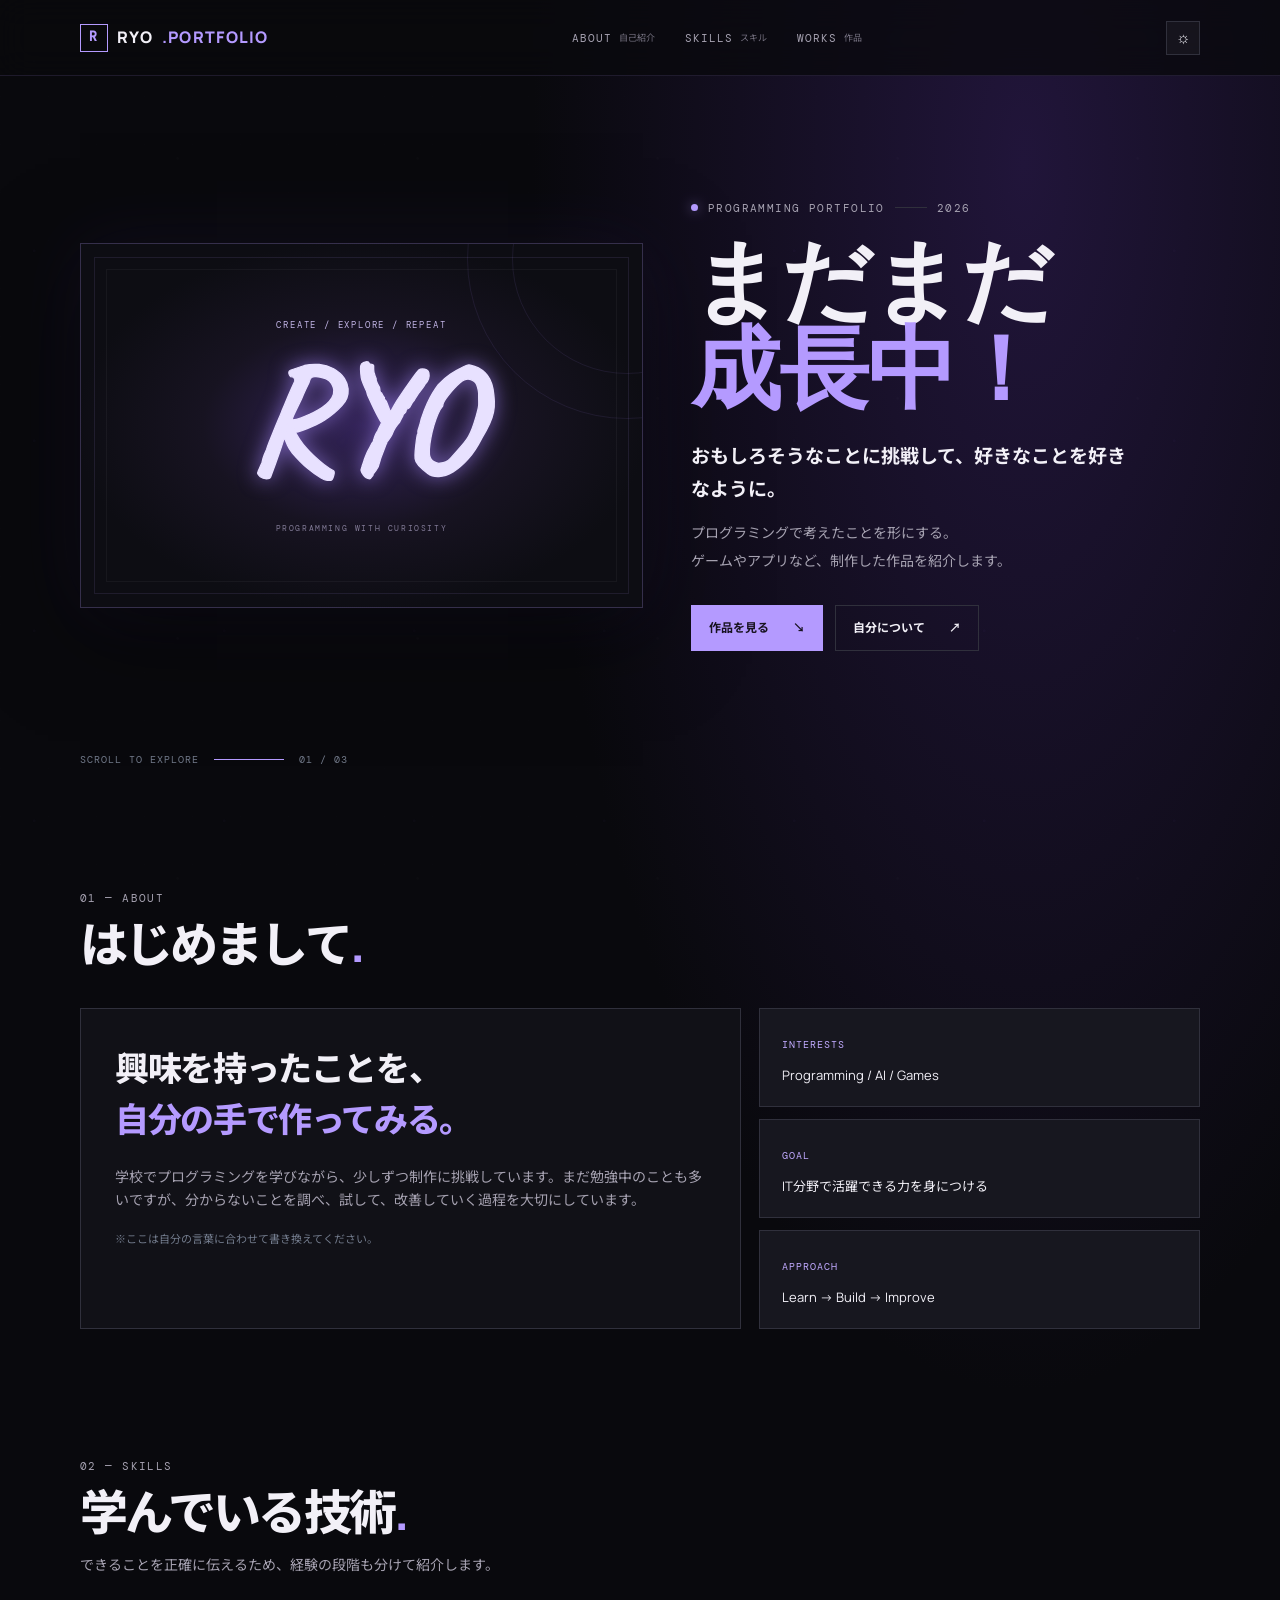
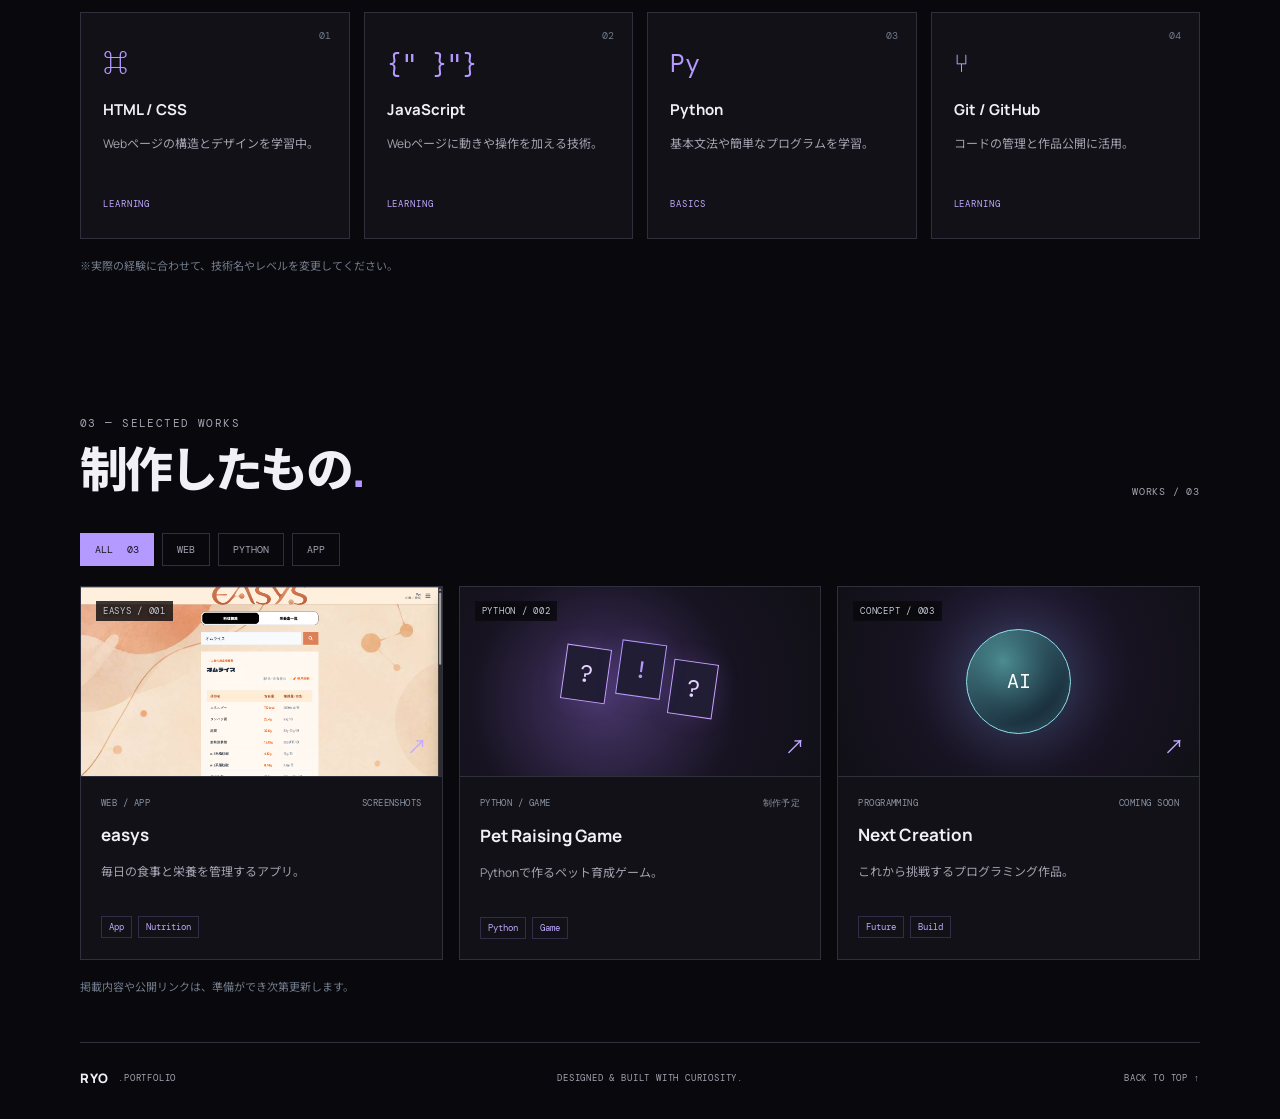
==== commit 44780208: "Easys紹介ページと画面ギャラリーを追加 Co-authored-by: Copilot <223556219+Copilot@users.noreply.github.com>" ====
--- a/index.html
+++ b/index.html
@@ -82,9 +82,9 @@
       </div>
       <div class="projects-grid">
         <article class="project-card panel reveal" data-category="app">
-          <a class="project-link" href="projects/project-template.html" aria-label="ポートフォリオサイトの詳細">
-            <div class="project-art art-web"><span class="art-tag">WEB / 001</span><div class="browser-art"><div class="browser-bar">● ● ●</div><div class="browser-content"><span></span><span></span><i></i></div></div><span class="art-symbol">↗</span></div>
-            <div class="project-info"><div class="project-meta"><span>WEB / APP</span><span>制作予定</span></div><h3>easys</h3><p>毎日の食事と栄養を管理するアプリ。</p><div class="tag-list"><span>App</span><span>Nutrition</span></div></div>
+          <a class="project-link" href="projects/easys.html" aria-label="Easysの詳細">
+            <div class="project-art art-web"><img class="project-thumbnail" src="assets/easys/omurais.png" alt=""><span class="art-tag">EASYS / 001</span><span class="art-symbol">↗</span></div>
+            <div class="project-info"><div class="project-meta"><span>WEB / APP</span><span>SCREENSHOTS</span></div><h3>easys</h3><p>毎日の食事と栄養を管理するアプリ。</p><div class="tag-list"><span>App</span><span>Nutrition</span></div></div>
           </a>
         </article>
         <article class="project-card panel reveal" data-category="python">
@@ -100,7 +100,7 @@
           </a>
         </article>
       </div>
-      <p class="small-note reveal">作品画像・詳細・公開リンクは、実際の作品が完成したら追加します。</p>
+      <p class="small-note reveal">掲載内容や公開リンクは、準備ができ次第更新します。</p>
     </section>
 
   </main>
--- a/style.css
+++ b/style.css
@@ -39,7 +39,7 @@
 .about-side{display:grid;gap:12px}.mini-panel{padding:20px 22px;background:var(--panel2);border:1px solid var(--line)}.mini-label{font:10px var(--mono);color:var(--accent);letter-spacing:.1em}.mini-panel p{margin:8px 0 0;font-size:13px}
 .skills-grid{display:grid;grid-template-columns:repeat(4,1fr);gap:14px}.skill-card{position:relative;padding:22px;min-height:215px;transition:transform .25s,border-color .25s}.skill-card:hover{transform:translateY(-6px);border-color:#8265d8}.skill-number{font:10px var(--mono);color:#717989;position:absolute;right:18px;top:16px}.skill-icon{font:25px var(--mono);color:var(--accent);margin:12px 0 17px}.skill-card h3{font-size:15px;margin:0 0 8px}.skill-card p{font-size:12px;color:var(--muted);min-height:42px}.skill-level{font:9px var(--mono);letter-spacing:.1em;color:var(--accent)}
 .filter-bar{display:flex;gap:8px;margin-bottom:20px;flex-wrap:wrap}.filter-button{border:1px solid var(--line);background:transparent;color:var(--muted);font:10px var(--mono);padding:9px 14px;cursor:pointer;transition:all .2s}.filter-button span{margin-left:8px}.filter-button.active,.filter-button:hover{background:var(--accent);color:#15121d;border-color:var(--accent)}
-.projects-grid{display:grid;grid-template-columns:repeat(3,1fr);gap:16px}.project-card{overflow:hidden;transition:transform .25s,border-color .25s,box-shadow .25s}.project-card:hover{transform:translateY(-7px);border-color:#8265d8;box-shadow:0 16px 40px #0004}.project-card[hidden]{display:none}.project-link{display:block;height:100%}.project-art{height:190px;position:relative;overflow:hidden;display:grid;place-items:center;border-bottom:1px solid var(--line)}.art-web{background:radial-gradient(circle at 65% 35%,#29402d,#141d1c 48%,#10141a)}.art-python{background:radial-gradient(circle at 40% 60%,#3b3157,#171625 55%,#10121a)}.art-ai{background:radial-gradient(circle at 50% 45%,#25434a,#131c26 55%,#10121a)}.art-tag{position:absolute;top:14px;left:15px;font:9px var(--mono);color:#c2c9d5;letter-spacing:.08em}.art-symbol{position:absolute;right:15px;bottom:12px;color:var(--accent);font-size:20px}.browser-art{width:66%;height:95px;border:1px solid #a88bff60;background:#0d1218cc;transform:rotate(-5deg);box-shadow:0 15px 35px #0005}.browser-bar{font:8px var(--mono);letter-spacing:3px;color:var(--accent);padding:7px;border-bottom:1px solid #a88bff30}.browser-content{padding:12px;display:grid;grid-template-columns:1fr 1fr;gap:7px}.browser-content span{height:7px;background:#a88bff80}.browser-content span:nth-child(2){width:65%;background:#e6f7d0}.browser-content i{height:20px;grid-column:1/3;border:1px solid #a88bff40}.game-art{display:flex;gap:9px;transform:rotate(8deg)}.game-art span{display:grid;place-items:center;width:45px;height:55px;border:1px solid #c9a2ff;background:#211d35;color:#e4d4ff;font:24px var(--mono);box-shadow:0 0 25px #a77aff20}.game-art span:nth-child(2){transform:translateY(-12px);color:var(--accent);border-color:var(--accent)}.ai-orb{width:105px;height:105px;border-radius:50%;display:grid;place-items:center;border:1px solid #91e5ee;background:radial-gradient(circle at 35% 30%,#4c8c91,#182c3b 65%);box-shadow:0 0 55px #5ed6e433,inset 0 0 25px #8ee8ef30;color:#fff;font:20px var(--mono);animation:float 4s ease-in-out infinite}
+.projects-grid{display:grid;grid-template-columns:repeat(3,1fr);gap:16px}.project-card{overflow:hidden;transition:transform .25s,border-color .25s,box-shadow .25s}.project-card:hover{transform:translateY(-7px);border-color:#8265d8;box-shadow:0 16px 40px #0004}.project-card[hidden]{display:none}.project-link{display:block;height:100%}.project-art{height:190px;position:relative;overflow:hidden;display:grid;place-items:center;border-bottom:1px solid var(--line)}.project-thumbnail{width:100%;height:100%;object-fit:cover;display:block}.art-web{background:radial-gradient(circle at 65% 35%,#29402d,#141d1c 48%,#10141a)}.art-python{background:radial-gradient(circle at 40% 60%,#3b3157,#171625 55%,#10121a)}.art-ai{background:radial-gradient(circle at 50% 45%,#25434a,#131c26 55%,#10121a)}.art-tag{position:absolute;top:14px;left:15px;font:9px var(--mono);color:#c2c9d5;letter-spacing:.08em;text-shadow:0 1px 5px #000;background:#09090dcc;padding:4px 7px}.art-symbol{position:absolute;right:15px;bottom:12px;color:var(--accent);font-size:20px}.browser-art{width:66%;height:95px;border:1px solid #a88bff60;background:#0d1218cc;transform:rotate(-5deg);box-shadow:0 15px 35px #0005}.browser-bar{font:8px var(--mono);letter-spacing:3px;color:var(--accent);padding:7px;border-bottom:1px solid #a88bff30}.browser-content{padding:12px;display:grid;grid-template-columns:1fr 1fr;gap:7px}.browser-content span{height:7px;background:#a88bff80}.browser-content span:nth-child(2){width:65%;background:#e6f7d0}.browser-content i{height:20px;grid-column:1/3;border:1px solid #a88bff40}.game-art{display:flex;gap:9px;transform:rotate(8deg)}.game-art span{display:grid;place-items:center;width:45px;height:55px;border:1px solid #c9a2ff;background:#211d35;color:#e4d4ff;font:24px var(--mono);box-shadow:0 0 25px #a77aff20}.game-art span:nth-child(2){transform:translateY(-12px);color:var(--accent);border-color:var(--accent)}.ai-orb{width:105px;height:105px;border-radius:50%;display:grid;place-items:center;border:1px solid #91e5ee;background:radial-gradient(circle at 35% 30%,#4c8c91,#182c3b 65%);box-shadow:0 0 55px #5ed6e433,inset 0 0 25px #8ee8ef30;color:#fff;font:20px var(--mono);animation:float 4s ease-in-out infinite}
 .project-info{padding:20px}.project-meta{display:flex;justify-content:space-between;gap:8px;font:9px var(--mono);letter-spacing:.05em;color:#8b94a4}.project-info h3{font-size:17px;margin:12px 0 7px}.project-info p{font-size:12px;color:var(--muted);min-height:42px}.tag-list{display:flex;gap:6px;flex-wrap:wrap}.tag-list span{font:9px var(--mono);color:var(--accent);border:1px solid #a88bff35;padding:4px 7px}
 .log-list{border-top:1px solid var(--line)}.log-item{display:grid;grid-template-columns:100px 12px 1fr auto;gap:18px;align-items:start;padding:22px 0;border-bottom:1px solid var(--line)}.log-date,.log-status{font:10px var(--mono);color:var(--muted);letter-spacing:.05em}.log-dot{width:8px;height:8px;background:var(--accent);border-radius:50%;margin-top:8px;box-shadow:0 0 12px #a88bff50}.log-item h3{font-size:14px;margin:0 0 5px}.log-item p{font-size:12px;color:var(--muted);margin:0}
 .contact{margin-top:120px;margin-bottom:80px;padding:55px;background:linear-gradient(120deg,#151d19,#11151d);border:1px solid #354533;position:relative;overflow:hidden}.contact:after{content:"";position:absolute;width:300px;height:300px;border:1px solid #a88bff20;border-radius:50%;right:-90px;top:-100px;box-shadow:0 0 0 35px #a88bff06,0 0 0 70px #a88bff04;pointer-events:none}.contact .eyebrow{color:var(--accent)}.contact h2{font-size:clamp(36px,5vw,60px)}.contact>p:not(.eyebrow){font-size:13px;color:var(--muted);margin:20px 0 25px}.contact .button{position:relative;z-index:1}
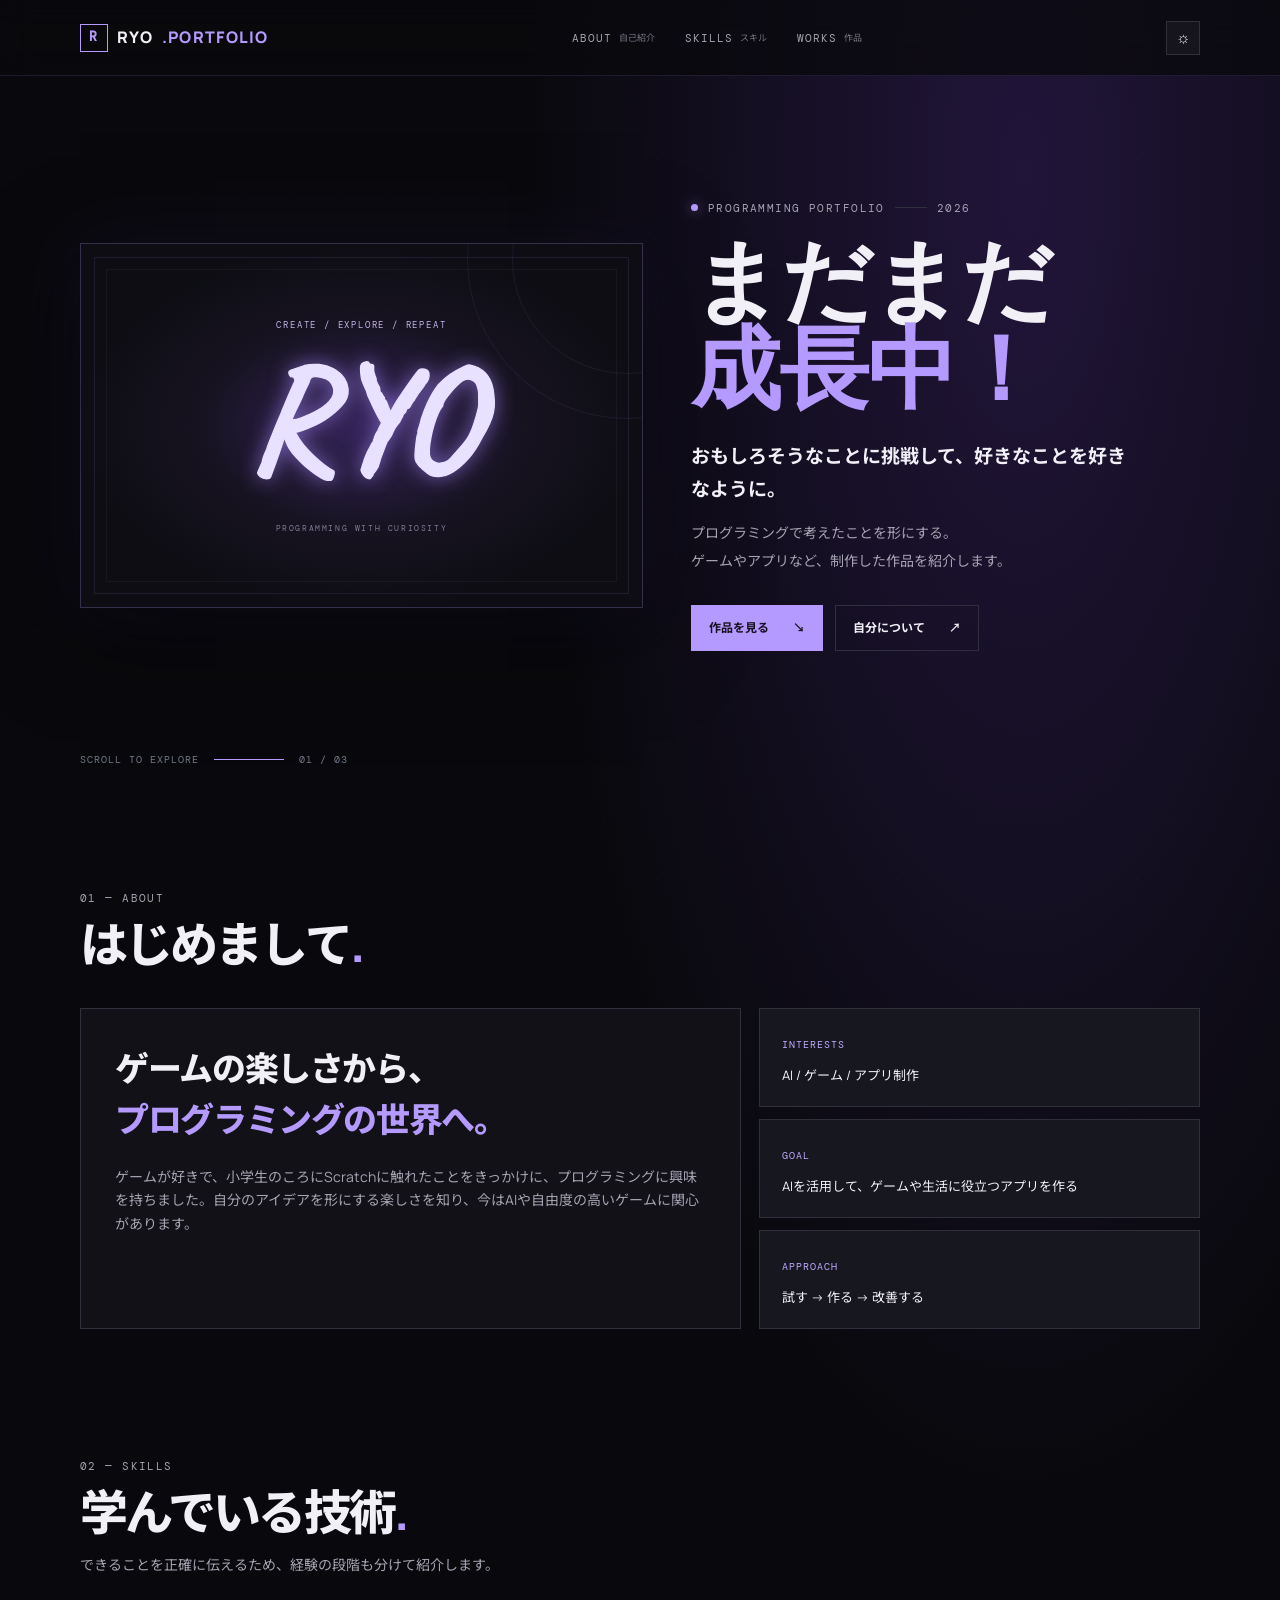
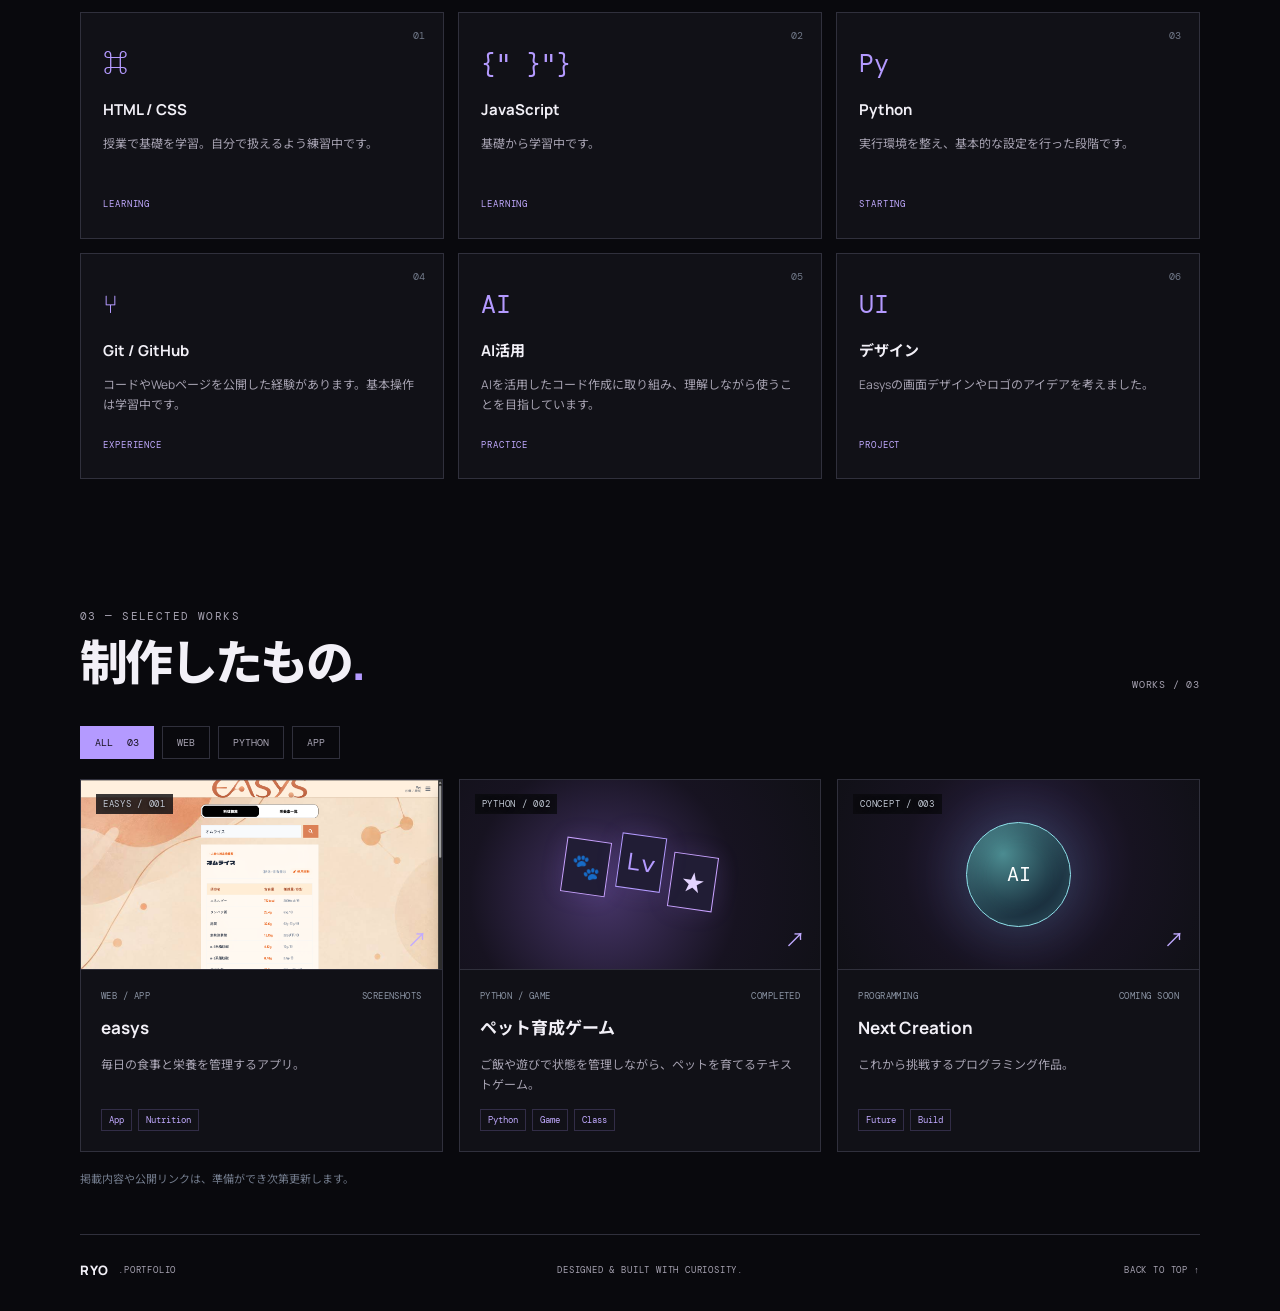
==== commit e578f403: "自己紹介とスキル、ペット育成ゲームを追加 Co-authored-by: Copilot <223556219+Copilot@users.noreply.github.com>" ====
--- a/index.html
+++ b/index.html
@@ -49,14 +49,13 @@
       <div class="section-heading reveal"><p class="eyebrow">01 — ABOUT</p><h2>はじめまして<span class="accent">.</span></h2></div>
       <div class="about-grid">
         <div class="about-main panel reveal">
-          <p class="big-copy">興味を持ったことを、<br><span class="accent">自分の手で作ってみる。</span></p>
-          <p>学校でプログラミングを学びながら、少しずつ制作に挑戦しています。まだ勉強中のことも多いですが、分からないことを調べ、試して、改善していく過程を大切にしています。</p>
-          <p class="small-note">※ここは自分の言葉に合わせて書き換えてください。</p>
+          <p class="big-copy">ゲームの楽しさから、<br><span class="accent">プログラミングの世界へ。</span></p>
+          <p>ゲームが好きで、小学生のころにScratchに触れたことをきっかけに、プログラミングに興味を持ちました。自分のアイデアを形にする楽しさを知り、今はAIや自由度の高いゲームに関心があります。</p>
         </div>
         <div class="about-side reveal">
-          <div class="mini-panel"><span class="mini-label">INTERESTS</span><p>Programming / AI / Games</p></div>
-          <div class="mini-panel"><span class="mini-label">GOAL</span><p>IT分野で活躍できる力を身につける</p></div>
-          <div class="mini-panel"><span class="mini-label">APPROACH</span><p>Learn → Build → Improve</p></div>
+          <div class="mini-panel"><span class="mini-label">INTERESTS</span><p>AI / ゲーム / アプリ制作</p></div>
+          <div class="mini-panel"><span class="mini-label">GOAL</span><p>AIを活用して、ゲームや生活に役立つアプリを作る</p></div>
+          <div class="mini-panel"><span class="mini-label">APPROACH</span><p>試す → 作る → 改善する</p></div>
         </div>
       </div>
     </section>
@@ -64,12 +63,13 @@
     <section class="section-wrap section-block" id="skills">
       <div class="section-heading reveal"><p class="eyebrow">02 — SKILLS</p><h2>学んでいる技術<span class="accent">.</span></h2><p class="section-intro">できることを正確に伝えるため、経験の段階も分けて紹介します。</p></div>
       <div class="skills-grid">
-        <article class="skill-card panel reveal"><span class="skill-number">01</span><div class="skill-icon">⌘</div><h3>HTML / CSS</h3><p>Webページの構造とデザインを学習中。</p><span class="skill-level">LEARNING</span></article>
-        <article class="skill-card panel reveal"><span class="skill-number">02</span><div class="skill-icon">{" }"}</div><h3>JavaScript</h3><p>Webページに動きや操作を加える技術。</p><span class="skill-level">LEARNING</span></article>
-        <article class="skill-card panel reveal"><span class="skill-number">03</span><div class="skill-icon">Py</div><h3>Python</h3><p>基本文法や簡単なプログラムを学習。</p><span class="skill-level">BASICS</span></article>
-        <article class="skill-card panel reveal"><span class="skill-number">04</span><div class="skill-icon">⑂</div><h3>Git / GitHub</h3><p>コードの管理と作品公開に活用。</p><span class="skill-level">LEARNING</span></article>
+        <article class="skill-card panel reveal"><span class="skill-number">01</span><div class="skill-icon">⌘</div><h3>HTML / CSS</h3><p>授業で基礎を学習。自分で扱えるよう練習中です。</p><span class="skill-level">LEARNING</span></article>
+        <article class="skill-card panel reveal"><span class="skill-number">02</span><div class="skill-icon">{" }"}</div><h3>JavaScript</h3><p>基礎から学習中です。</p><span class="skill-level">LEARNING</span></article>
+        <article class="skill-card panel reveal"><span class="skill-number">03</span><div class="skill-icon">Py</div><h3>Python</h3><p>実行環境を整え、基本的な設定を行った段階です。</p><span class="skill-level">STARTING</span></article>
+        <article class="skill-card panel reveal"><span class="skill-number">04</span><div class="skill-icon">⑂</div><h3>Git / GitHub</h3><p>コードやWebページを公開した経験があります。基本操作は学習中です。</p><span class="skill-level">EXPERIENCE</span></article>
+        <article class="skill-card panel reveal"><span class="skill-number">05</span><div class="skill-icon">AI</div><h3>AI活用</h3><p>AIを活用したコード作成に取り組み、理解しながら使うことを目指しています。</p><span class="skill-level">PRACTICE</span></article>
+        <article class="skill-card panel reveal"><span class="skill-number">06</span><div class="skill-icon">UI</div><h3>デザイン</h3><p>Easysの画面デザインやロゴのアイデアを考えました。</p><span class="skill-level">PROJECT</span></article>
       </div>
-      <p class="small-note reveal">※実際の経験に合わせて、技術名やレベルを変更してください。</p>
     </section>
 
     <section class="section-wrap section-block" id="projects">
@@ -88,9 +88,9 @@
           </a>
         </article>
         <article class="project-card panel reveal" data-category="python">
-          <a class="project-link" href="projects/project-template.html" aria-label="Pythonのミニゲームの詳細">
-            <div class="project-art art-python"><span class="art-tag">PYTHON / 002</span><div class="game-art"><span>?</span><span>!</span><span>?</span></div><span class="art-symbol">↗</span></div>
-            <div class="project-info"><div class="project-meta"><span>PYTHON / GAME</span><span>制作予定</span></div><h3>Pet Raising Game</h3><p>Pythonで作るペット育成ゲーム。</p><div class="tag-list"><span>Python</span><span>Game</span></div></div>
+          <a class="project-link" href="projects/pet-raising-game.html" aria-label="ペット育成ゲームの詳細">
+            <div class="project-art art-python"><span class="art-tag">PYTHON / 002</span><div class="game-art"><span>🐾</span><span>Lv</span><span>★</span></div><span class="art-symbol">↗</span></div>
+            <div class="project-info"><div class="project-meta"><span>PYTHON / GAME</span><span>COMPLETED</span></div><h3>ペット育成ゲーム</h3><p>ご飯や遊びで状態を管理しながら、ペットを育てるテキストゲーム。</p><div class="tag-list"><span>Python</span><span>Game</span><span>Class</span></div></div>
           </a>
         </article>
         <article class="project-card panel reveal" data-category="all">
--- a/style.css
+++ b/style.css
@@ -37,7 +37,7 @@
 .panel{background:var(--panel);border:1px solid var(--line)}
 .about-grid{display:grid;grid-template-columns:1.2fr .8fr;gap:18px}.about-main{padding:34px}.big-copy{font-size:clamp(22px,3vw,34px);font-weight:800;line-height:1.5;margin:0 0 20px;letter-spacing:-.04em}.about-main>p:not(.big-copy):not(.small-note){font-size:14px;color:var(--muted);max-width:590px}.small-note{font-size:11px;color:#737c8d;margin-top:18px}
 .about-side{display:grid;gap:12px}.mini-panel{padding:20px 22px;background:var(--panel2);border:1px solid var(--line)}.mini-label{font:10px var(--mono);color:var(--accent);letter-spacing:.1em}.mini-panel p{margin:8px 0 0;font-size:13px}
-.skills-grid{display:grid;grid-template-columns:repeat(4,1fr);gap:14px}.skill-card{position:relative;padding:22px;min-height:215px;transition:transform .25s,border-color .25s}.skill-card:hover{transform:translateY(-6px);border-color:#8265d8}.skill-number{font:10px var(--mono);color:#717989;position:absolute;right:18px;top:16px}.skill-icon{font:25px var(--mono);color:var(--accent);margin:12px 0 17px}.skill-card h3{font-size:15px;margin:0 0 8px}.skill-card p{font-size:12px;color:var(--muted);min-height:42px}.skill-level{font:9px var(--mono);letter-spacing:.1em;color:var(--accent)}
+.skills-grid{display:grid;grid-template-columns:repeat(3,1fr);gap:14px}.skill-card{position:relative;padding:22px;min-height:215px;transition:transform .25s,border-color .25s}.skill-card:hover{transform:translateY(-6px);border-color:#8265d8}.skill-number{font:10px var(--mono);color:#717989;position:absolute;right:18px;top:16px}.skill-icon{font:25px var(--mono);color:var(--accent);margin:12px 0 17px}.skill-card h3{font-size:15px;margin:0 0 8px}.skill-card p{font-size:12px;color:var(--muted);min-height:42px}.skill-level{font:9px var(--mono);letter-spacing:.1em;color:var(--accent)}
 .filter-bar{display:flex;gap:8px;margin-bottom:20px;flex-wrap:wrap}.filter-button{border:1px solid var(--line);background:transparent;color:var(--muted);font:10px var(--mono);padding:9px 14px;cursor:pointer;transition:all .2s}.filter-button span{margin-left:8px}.filter-button.active,.filter-button:hover{background:var(--accent);color:#15121d;border-color:var(--accent)}
 .projects-grid{display:grid;grid-template-columns:repeat(3,1fr);gap:16px}.project-card{overflow:hidden;transition:transform .25s,border-color .25s,box-shadow .25s}.project-card:hover{transform:translateY(-7px);border-color:#8265d8;box-shadow:0 16px 40px #0004}.project-card[hidden]{display:none}.project-link{display:block;height:100%}.project-art{height:190px;position:relative;overflow:hidden;display:grid;place-items:center;border-bottom:1px solid var(--line)}.project-thumbnail{width:100%;height:100%;object-fit:cover;display:block}.art-web{background:radial-gradient(circle at 65% 35%,#29402d,#141d1c 48%,#10141a)}.art-python{background:radial-gradient(circle at 40% 60%,#3b3157,#171625 55%,#10121a)}.art-ai{background:radial-gradient(circle at 50% 45%,#25434a,#131c26 55%,#10121a)}.art-tag{position:absolute;top:14px;left:15px;font:9px var(--mono);color:#c2c9d5;letter-spacing:.08em;text-shadow:0 1px 5px #000;background:#09090dcc;padding:4px 7px}.art-symbol{position:absolute;right:15px;bottom:12px;color:var(--accent);font-size:20px}.browser-art{width:66%;height:95px;border:1px solid #a88bff60;background:#0d1218cc;transform:rotate(-5deg);box-shadow:0 15px 35px #0005}.browser-bar{font:8px var(--mono);letter-spacing:3px;color:var(--accent);padding:7px;border-bottom:1px solid #a88bff30}.browser-content{padding:12px;display:grid;grid-template-columns:1fr 1fr;gap:7px}.browser-content span{height:7px;background:#a88bff80}.browser-content span:nth-child(2){width:65%;background:#e6f7d0}.browser-content i{height:20px;grid-column:1/3;border:1px solid #a88bff40}.game-art{display:flex;gap:9px;transform:rotate(8deg)}.game-art span{display:grid;place-items:center;width:45px;height:55px;border:1px solid #c9a2ff;background:#211d35;color:#e4d4ff;font:24px var(--mono);box-shadow:0 0 25px #a77aff20}.game-art span:nth-child(2){transform:translateY(-12px);color:var(--accent);border-color:var(--accent)}.ai-orb{width:105px;height:105px;border-radius:50%;display:grid;place-items:center;border:1px solid #91e5ee;background:radial-gradient(circle at 35% 30%,#4c8c91,#182c3b 65%);box-shadow:0 0 55px #5ed6e433,inset 0 0 25px #8ee8ef30;color:#fff;font:20px var(--mono);animation:float 4s ease-in-out infinite}
 .project-info{padding:20px}.project-meta{display:flex;justify-content:space-between;gap:8px;font:9px var(--mono);letter-spacing:.05em;color:#8b94a4}.project-info h3{font-size:17px;margin:12px 0 7px}.project-info p{font-size:12px;color:var(--muted);min-height:42px}.tag-list{display:flex;gap:6px;flex-wrap:wrap}.tag-list span{font:9px var(--mono);color:var(--accent);border:1px solid #a88bff35;padding:4px 7px}
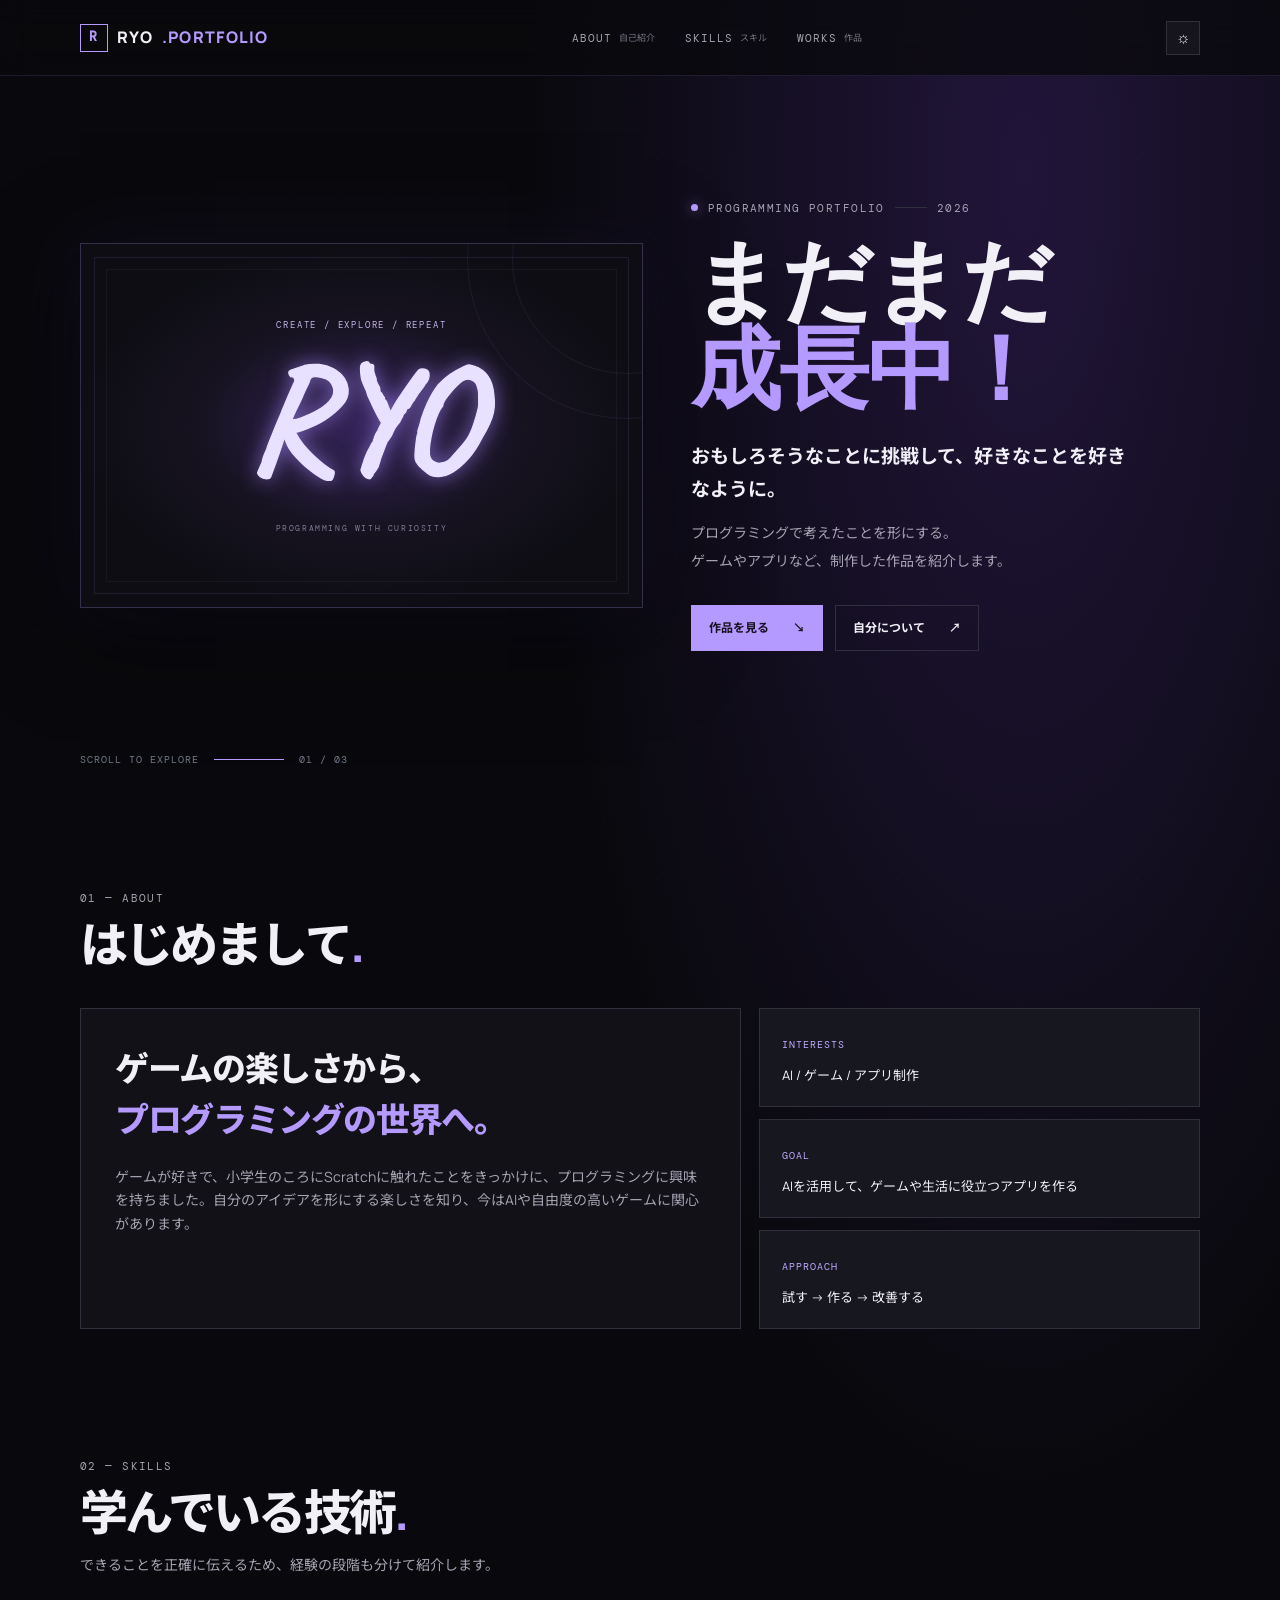
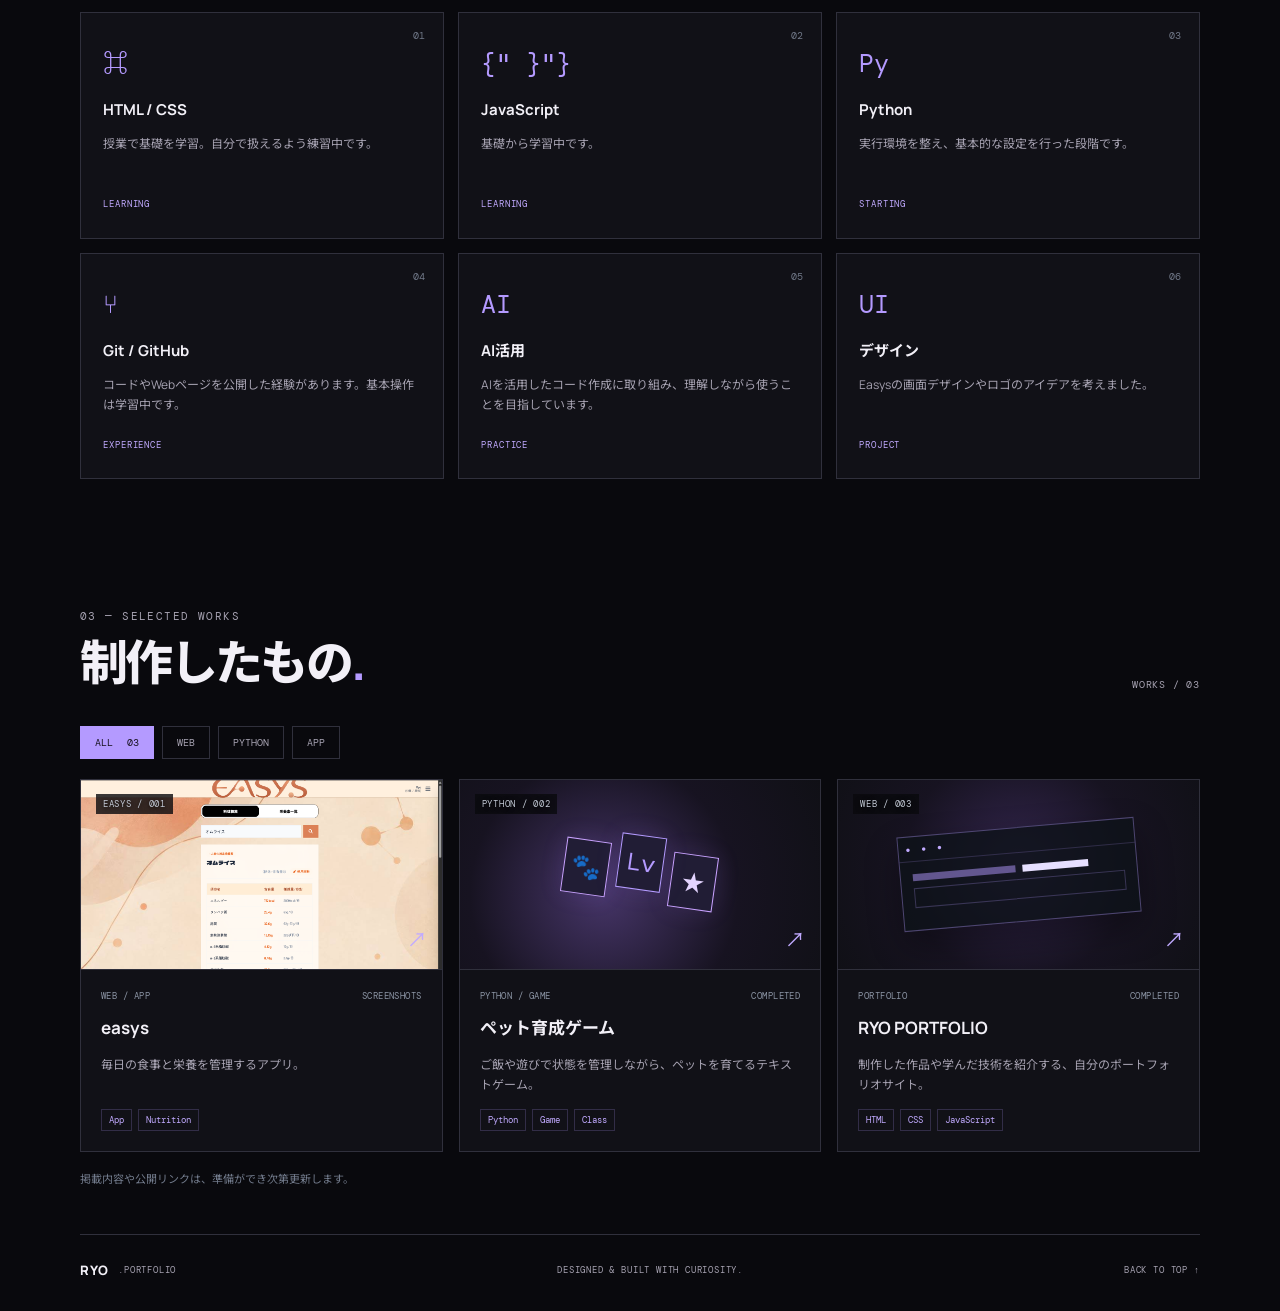
==== commit e4c6cae7: "ポートフォリオ作品を作品一覧に追加 Co-authored-by: Copilot <223556219+Copilot@users.noreply.github.com>" ====
--- a/index.html
+++ b/index.html
@@ -93,10 +93,10 @@
             <div class="project-info"><div class="project-meta"><span>PYTHON / GAME</span><span>COMPLETED</span></div><h3>ペット育成ゲーム</h3><p>ご飯や遊びで状態を管理しながら、ペットを育てるテキストゲーム。</p><div class="tag-list"><span>Python</span><span>Game</span><span>Class</span></div></div>
           </a>
         </article>
-        <article class="project-card panel reveal" data-category="all">
-          <a class="project-link" href="projects/project-template.html" aria-label="AIアプリのアイデアの詳細">
-            <div class="project-art art-ai"><span class="art-tag">CONCEPT / 003</span><div class="ai-orb"><span>AI</span></div><span class="art-symbol">↗</span></div>
-            <div class="project-info"><div class="project-meta"><span>PROGRAMMING</span><span>COMING SOON</span></div><h3>Next Creation</h3><p>これから挑戦するプログラミング作品。</p><div class="tag-list"><span>Future</span><span>Build</span></div></div>
+        <article class="project-card panel reveal" data-category="web">
+          <a class="project-link" href="projects/portfolio.html" aria-label="RYO PORTFOLIOの詳細">
+            <div class="project-art art-ai"><span class="art-tag">WEB / 003</span><div class="browser-art"><div class="browser-bar">● ● ●</div><div class="browser-content"><span></span><span></span><i></i></div></div><span class="art-symbol">↗</span></div>
+            <div class="project-info"><div class="project-meta"><span>PORTFOLIO</span><span>COMPLETED</span></div><h3>RYO PORTFOLIO</h3><p>制作した作品や学んだ技術を紹介する、自分のポートフォリオサイト。</p><div class="tag-list"><span>HTML</span><span>CSS</span><span>JavaScript</span></div></div>
           </a>
         </article>
       </div>
